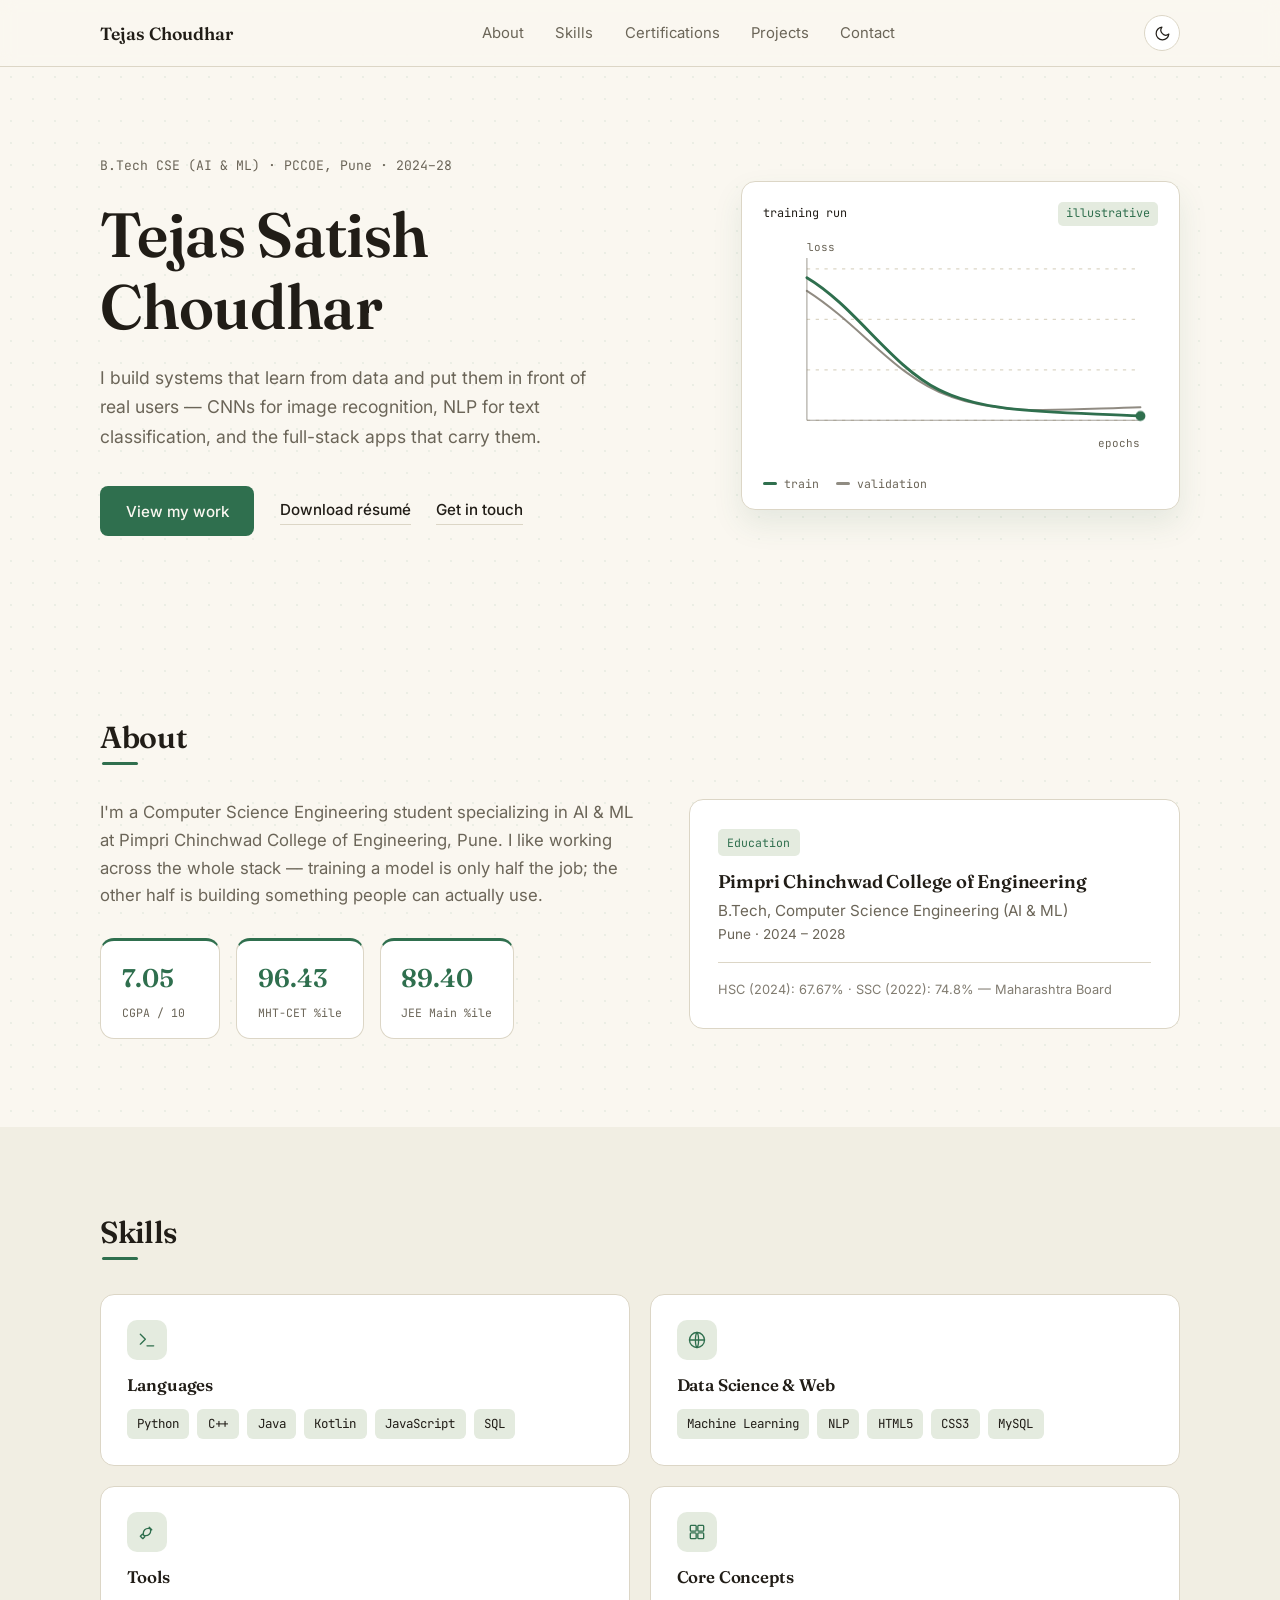
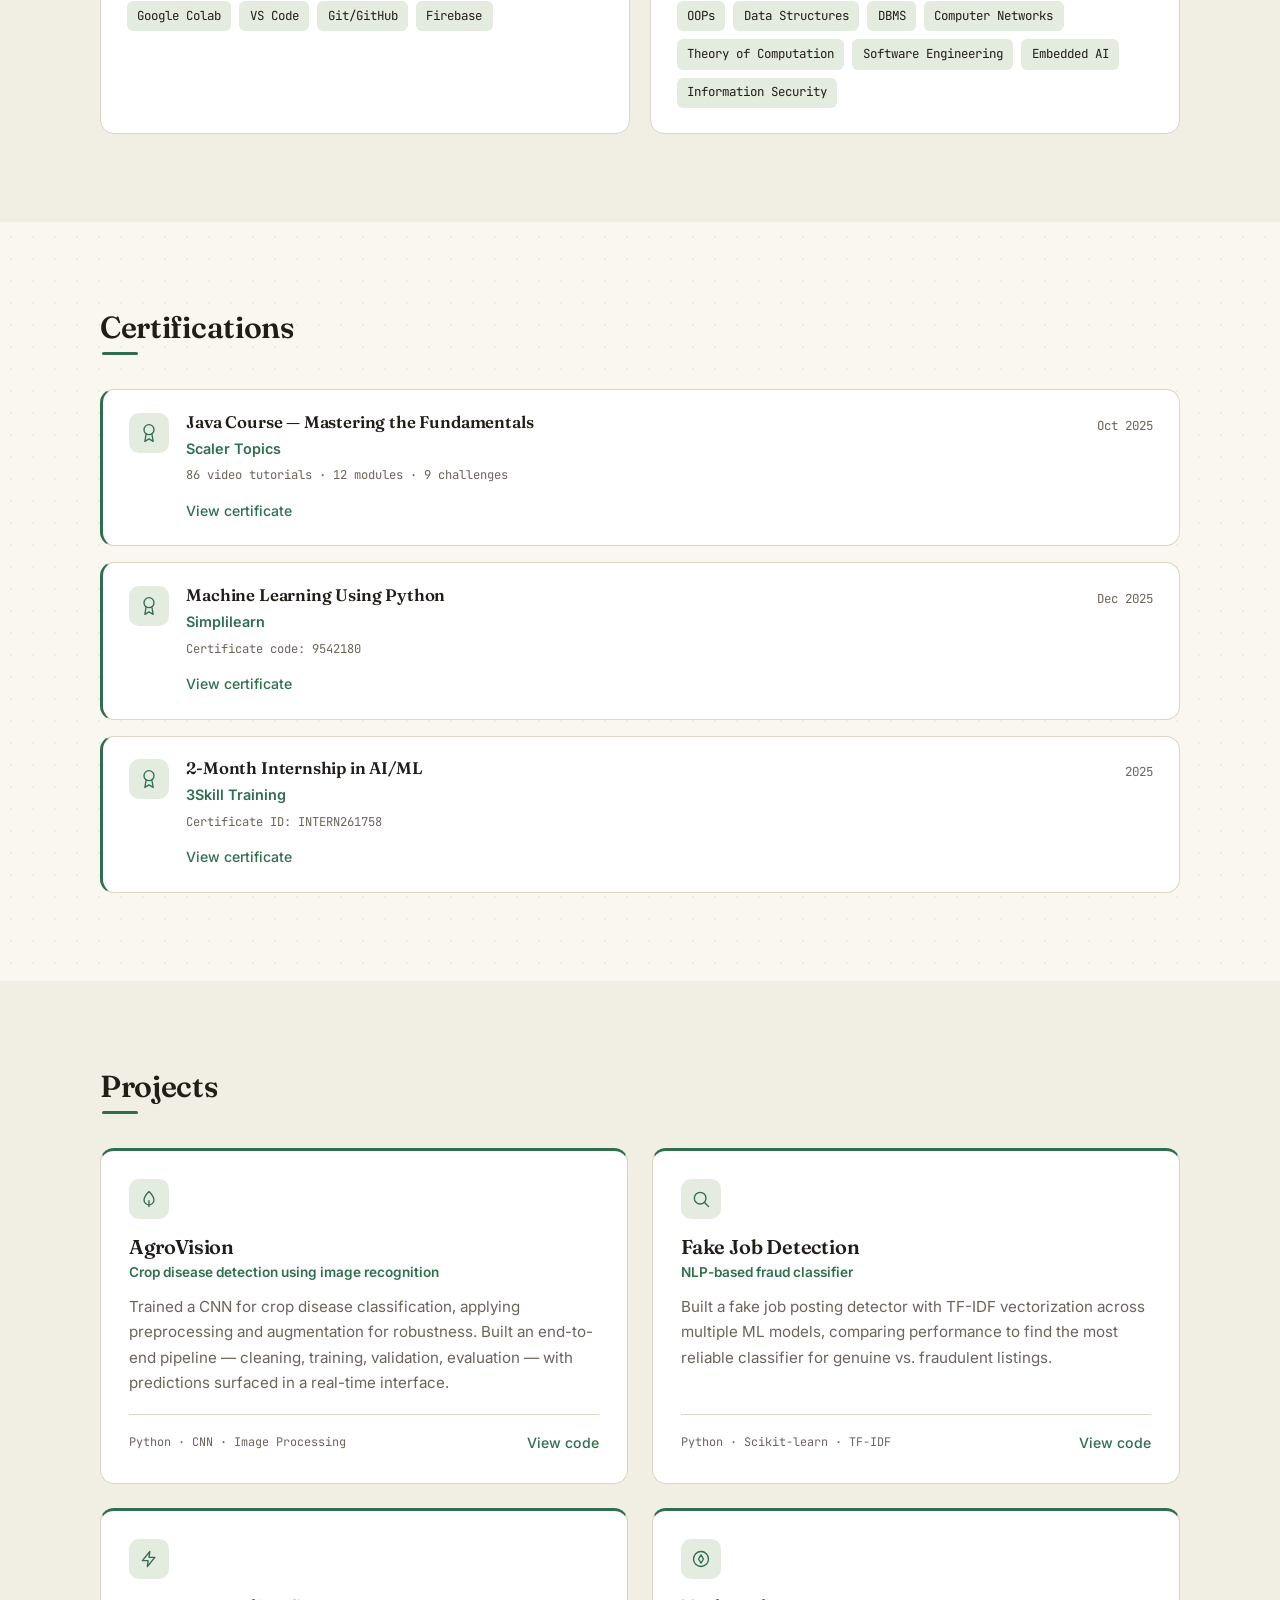
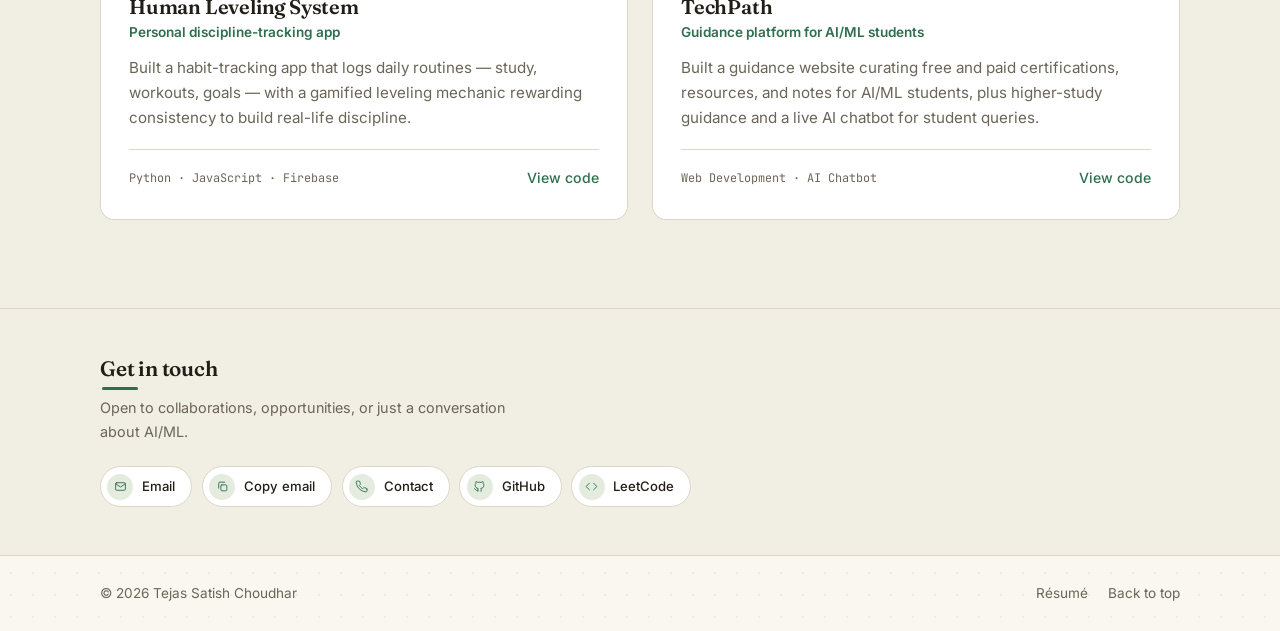
==== index.html @ 1e97aaa3 "Change 'Phone' text to 'Contact' in index.html" ====
<!DOCTYPE html>
<html lang="en">
<head>
<meta charset="UTF-8">
<meta name="viewport" content="width=device-width, initial-scale=1.0">
<title>Tejas Choudhar | AI/ML Portfolio</title>
<meta name="description" content="Tejas Satish Choudhar — AI/ML undergraduate building CNN, NLP, and full-stack applications, from data pipelines to deployed user interfaces.">
<meta name="author" content="Tejas Satish Choudhar">
<meta name="theme-color" content="#FAF7F0">

<meta property="og:title" content="Tejas Choudhar | AI/ML Portfolio">
<meta property="og:description" content="AI/ML undergraduate building CNN, NLP, and full-stack applications, from data pipelines to deployed user interfaces.">
<meta property="og:type" content="website">
<meta property="og:image:alt" content="Tejas Choudhar — AI/ML portfolio">
<meta name="twitter:card" content="summary">

<script type="application/ld+json">
{
  "@context": "https://schema.org",
  "@type": "Person",
  "name": "Tejas Satish Choudhar",
  "jobTitle": "AI/ML Undergraduate",
  "alumniOf": "Pimpri Chinchwad College of Engineering",
  "email": "mailto:tejaschoudhar5@gmail.com",
  "sameAs": [
    "https://github.com/Tejaz-AI",
    "https://leetcode.com/u/Tejaz3434/"
  ]
}
</script>

<link rel="icon" href="data:image/svg+xml,<svg xmlns=%22http://www.w3.org/2000/svg%22 viewBox=%220 0 100 100%22><text y=%22.9em%22 font-size=%2290%22>🌱</text></svg>">
<link rel="preconnect" href="https://fonts.googleapis.com">
<link rel="preconnect" href="https://fonts.gstatic.com" crossorigin>
<link href="https://fonts.googleapis.com/css2?family=Fraunces:opsz,wght@9..144,400;9..144,500;9..144,600;9..144,700&family=Inter:wght@400;500;600&family=JetBrains+Mono:wght@400;500&display=swap" rel="stylesheet">
<script src="theme-init.js"></script>
<link rel="stylesheet" href="style.css">
</head>
<body>

  <a href="#main" class="skip-link">Skip to content</a>
  <div class="scroll-progress" id="scrollProgress"></div>

  <!-- NAVIGATION -->
  <header class="navbar" id="navbar">
    <div class="container nav-inner">
      <a href="#home" class="logo">Tejas Choudhar</a>

      <nav aria-label="Primary">
        <ul class="nav-links" id="navLinks">
          <li><a href="#about">About</a></li>
          <li><a href="#skills">Skills</a></li>
          <li><a href="#certifications">Certifications</a></li>
          <li><a href="#projects">Projects</a></li>
          <li><a href="#contact">Contact</a></li>
        </ul>
      </nav>

      <div class="nav-actions">
        <button class="icon-btn" id="themeToggle" type="button" aria-label="Toggle dark mode">
          <svg class="icon-moon" viewBox="0 0 24 24" fill="none" stroke="currentColor" stroke-width="1.7" stroke-linecap="round" stroke-linejoin="round"><path d="M21 12.8A9 9 0 1 1 11.2 3a7 7 0 0 0 9.8 9.8z"></path></svg>
          <svg class="icon-sun" viewBox="0 0 24 24" fill="none" stroke="currentColor" stroke-width="1.7" stroke-linecap="round" stroke-linejoin="round"><circle cx="12" cy="12" r="4"></circle><path d="M12 2v2M12 20v2M4.9 4.9l1.4 1.4M17.7 17.7l1.4 1.4M2 12h2M20 12h2M4.9 19.1l1.4-1.4M17.7 6.3l1.4-1.4"></path></svg>
        </button>
        <button class="icon-btn menu-btn" id="menuToggle" type="button" aria-label="Open menu" aria-expanded="false" aria-controls="navLinks">
          <svg viewBox="0 0 24 24" fill="none" stroke="currentColor" stroke-width="1.8" stroke-linecap="round"><path d="M4 7h16M4 12h16M4 17h16"></path></svg>
        </button>
      </div>
    </div>
  </header>

  <main id="main">

    <!-- HERO -->
    <section id="home" class="hero">
      <div class="container hero-grid">
        <div class="hero-content">
          <p class="hero-kicker rise r1">B.Tech CSE (AI &amp; ML) · PCCOE, Pune · 2024–28</p>
          <h1 class="hero-name rise r2">Tejas Satish<br>Choudhar</h1>
          <p class="hero-tagline rise r3">I build systems that learn from data and put them in front of real users — CNNs for image recognition, NLP for text classification, and the full-stack apps that carry them.</p>
          <div class="hero-actions rise r4">
            <a href="#projects" class="btn-solid">View my work</a>
            <a href="resume.pdf" class="btn-text" download>Download résumé</a>
            <a href="#contact" class="btn-text">Get in touch</a>
          </div>
        </div>

        <!-- Decorative: a training-loss curve (illustrative, no real data) -->
        <div class="hero-visual rise r3" aria-hidden="true">
          <div class="viz-card">
            <div class="viz-head">
              <span class="viz-title">training run</span>
              <span class="viz-tag">illustrative</span>
            </div>
            <svg class="viz-chart" viewBox="0 0 360 210" xmlns="http://www.w3.org/2000/svg">
              <g class="viz-grid">
                <line x1="40" y1="30" x2="344" y2="30"></line>
                <line x1="40" y1="76" x2="344" y2="76"></line>
                <line x1="40" y1="122" x2="344" y2="122"></line>
                <line x1="40" y1="168" x2="344" y2="168"></line>
              </g>
              <g class="viz-axis">
                <line x1="40" y1="20" x2="40" y2="168"></line>
                <line x1="40" y1="168" x2="344" y2="168"></line>
              </g>
              <path class="curve curve-val" pathLength="1" d="M40 50 C 90 82, 120 128, 170 146 S 270 158, 344 156"></path>
              <path class="curve curve-train" pathLength="1" d="M40 38 C 84 64, 116 118, 160 140 S 262 160, 344 164"></path>
              <circle class="curve-dot" cx="344" cy="164" r="4.5"></circle>
              <text class="viz-label" x="40" y="14">loss</text>
              <text class="viz-label" x="344" y="192" text-anchor="end">epochs</text>
            </svg>
            <div class="viz-legend">
              <span><i class="swatch swatch-train"></i>train</span>
              <span><i class="swatch swatch-val"></i>validation</span>
            </div>
          </div>
        </div>
      </div>
    </section>

    <!-- ABOUT -->
    <section id="about" class="section" aria-labelledby="about-title">
      <div class="container">
        <h2 class="section-title" id="about-title">About</h2>
        <div class="about-grid">
          <div class="about-text">
            <p>I'm a Computer Science Engineering student specializing in AI &amp; ML at Pimpri Chinchwad College of Engineering, Pune. I like working across the whole stack — training a model is only half the job; the other half is building something people can actually use.</p>
            <div class="stat-row">
              <div class="stat-badge">
                <span class="stat-num" data-count="7.16">7.16</span>
                <span class="stat-label">CGPA / 10</span>
              </div>
              <div class="stat-badge">
                <span class="stat-num" data-count="97.98">97.98</span>
                <span class="stat-label">MHT-CET %ile</span>
              </div>
              <div class="stat-badge">
                <span class="stat-num" data-count="90.84">90.84</span>
                <span class="stat-label">JEE Main %ile</span>
              </div>
            </div>
          </div>

          <div class="card edu-card">
            <span class="card-tag">Education</span>
            <h3>Pimpri Chinchwad College of Engineering</h3>
            <p class="edu-degree">B.Tech, Computer Science Engineering (AI &amp; ML)</p>
            <p class="edu-meta">Pune · 2024 – 2028</p>
            <hr class="rule">
            <p class="edu-footnote">HSC (2024): 67.67% · SSC (2022): 74.8% — Maharashtra Board</p>
          </div>
        </div>
      </div>
    </section>

    <!-- SKILLS -->
    <section id="skills" class="section alt" aria-labelledby="skills-title">
      <div class="container">
        <h2 class="section-title" id="skills-title">Skills</h2>
        <div class="skills-grid">

          <div class="card skill-card">
            <span class="icon-badge"><svg viewBox="0 0 24 24" fill="none" stroke="currentColor" stroke-width="1.6" stroke-linecap="round" stroke-linejoin="round"><polyline points="4 17 10 11 4 5"></polyline><line x1="12" y1="19" x2="20" y2="19"></line></svg></span>
            <h3>Languages</h3>
            <div class="tag-row">
              <span class="tag">Python</span><span class="tag">C++</span><span class="tag">Java</span><span class="tag">Kotlin</span><span class="tag">JavaScript</span><span class="tag">SQL</span>
            </div>
          </div>

          <div class="card skill-card">
            <span class="icon-badge"><svg viewBox="0 0 24 24" fill="none" stroke="currentColor" stroke-width="1.6" stroke-linecap="round" stroke-linejoin="round"><circle cx="12" cy="12" r="9"></circle><path d="M3 12h18M12 3c2.5 2.7 2.5 15.3 0 18M12 3c-2.5 2.7-2.5 15.3 0 18"></path></svg></span>
            <h3>Data Science &amp; Web</h3>
            <div class="tag-row">
              <span class="tag">Machine Learning</span><span class="tag">NLP</span><span class="tag">HTML5</span><span class="tag">CSS3</span><span class="tag">MySQL</span>
            </div>
          </div>

          <div class="card skill-card">
            <span class="icon-badge"><svg viewBox="0 0 24 24" fill="none" stroke="currentColor" stroke-width="1.6" stroke-linecap="round" stroke-linejoin="round"><path d="M14.7 6.3a4 4 0 1 1-8.4 8.4L4 17l3 3 2.3-2.3a4 4 0 1 1 8.4-8.4z"></path></svg></span>
            <h3>Tools</h3>
            <div class="tag-row">
              <span class="tag">Google Colab</span><span class="tag">VS Code</span><span class="tag">Git/GitHub</span><span class="tag">Firebase</span>
            </div>
          </div>

          <div class="card skill-card">
            <span class="icon-badge"><svg viewBox="0 0 24 24" fill="none" stroke="currentColor" stroke-width="1.6" stroke-linecap="round" stroke-linejoin="round"><rect x="4" y="4" width="7" height="7" rx="1"></rect><rect x="13" y="4" width="7" height="7" rx="1"></rect><rect x="4" y="13" width="7" height="7" rx="1"></rect><rect x="13" y="13" width="7" height="7" rx="1"></rect></svg></span>
            <h3>Core Concepts</h3>
            <div class="tag-row">
              <span class="tag">OOPs</span><span class="tag">Data Structures</span><span class="tag">DBMS</span><span class="tag">Computer Networks</span><span class="tag">Theory of Computation</span><span class="tag">Software Engineering</span><span class="tag">Embedded AI</span><span class="tag">Information Security</span>
            </div>
          </div>

        </div>
      </div>
    </section>

    <!-- CERTIFICATIONS -->
    <section id="certifications" class="section" aria-labelledby="certifications-title">
      <div class="container">
        <h2 class="section-title" id="certifications-title">Certifications</h2>
        <div class="cert-list">

          <article class="card cert-card">
            <span class="icon-badge"><svg viewBox="0 0 24 24" fill="none" stroke="currentColor" stroke-width="1.6" stroke-linecap="round" stroke-linejoin="round"><circle cx="12" cy="8" r="6"></circle><path d="M8.5 13.5 7 22l5-3 5 3-1.5-8.5"></path></svg></span>
            <div class="cert-body">
              <h3>Java Course — Mastering the Fundamentals</h3>
              <p class="cert-issuer">Scaler Topics</p>
              <p class="cert-meta">86 video tutorials · 12 modules · 9 challenges</p>
              <a href="cert-java-scaler.png" class="text-link" target="_blank" rel="noopener noreferrer">View certificate</a>
            </div>
            <span class="cert-date">Oct 2025</span>
          </article>

          <article class="card cert-card">
            <span class="icon-badge"><svg viewBox="0 0 24 24" fill="none" stroke="currentColor" stroke-width="1.6" stroke-linecap="round" stroke-linejoin="round"><circle cx="12" cy="8" r="6"></circle><path d="M8.5 13.5 7 22l5-3 5 3-1.5-8.5"></path></svg></span>
            <div class="cert-body">
              <h3>Machine Learning Using Python</h3>
              <p class="cert-issuer">Simplilearn</p>
              <p class="cert-meta">Certificate code: 9542180</p>
              <a href="cert-ml-simplilearn.pdf" class="text-link" target="_blank" rel="noopener noreferrer">View certificate</a>
            </div>
            <span class="cert-date">Dec 2025</span>
          </article>

          <article class="card cert-card">
            <span class="icon-badge"><svg viewBox="0 0 24 24" fill="none" stroke="currentColor" stroke-width="1.6" stroke-linecap="round" stroke-linejoin="round"><circle cx="12" cy="8" r="6"></circle><path d="M8.5 13.5 7 22l5-3 5 3-1.5-8.5"></path></svg></span>
            <div class="cert-body">
              <h3>2-Month Internship in AI/ML</h3>
              <p class="cert-issuer">3Skill Training</p>
              <p class="cert-meta">Certificate ID: INTERN261758</p>
              <a href="cert-internship-3skill.pdf" class="text-link" target="_blank" rel="noopener noreferrer">View certificate</a>
            </div>
            <span class="cert-date">2025</span>
          </article>

        </div>
      </div>
    </section>

    <!-- PROJECTS -->
    <section id="projects" class="section alt" aria-labelledby="projects-title">
      <div class="container">
        <h2 class="section-title" id="projects-title">Projects</h2>
        <div class="projects-grid">

          <article class="card project-card">
            <span class="icon-badge"><svg viewBox="0 0 24 24" fill="none" stroke="currentColor" stroke-width="1.6" stroke-linecap="round" stroke-linejoin="round"><path d="M12 3c-3 3-6 6-6 10a6 6 0 0 0 12 0c0-4-3-7-6-10z"></path><path d="M12 21v-7"></path></svg></span>
            <h3>AgroVision</h3>
            <p class="project-sub">Crop disease detection using image recognition</p>
            <p class="project-desc">Trained a CNN for crop disease classification, applying preprocessing and augmentation for robustness. Built an end-to-end pipeline — cleaning, training, validation, evaluation — with predictions surfaced in a real-time interface.</p>
            <div class="project-foot">
              <span class="project-stack">Python · CNN · Image Processing</span>
              <div class="project-links">
                <a href="https://github.com/Tejaz-AI" class="text-link" target="_blank" rel="noopener noreferrer">View code</a>
                <!-- Add when deployed: <a href="YOUR-DEMO-URL" class="text-link text-link-ink" target="_blank" rel="noopener noreferrer">Live demo</a> -->
              </div>
            </div>
          </article>

          <article class="card project-card">
            <span class="icon-badge"><svg viewBox="0 0 24 24" fill="none" stroke="currentColor" stroke-width="1.6" stroke-linecap="round" stroke-linejoin="round"><circle cx="11" cy="11" r="7"></circle><line x1="21" y1="21" x2="16.5" y2="16.5"></line></svg></span>
            <h3>Fake Job Detection</h3>
            <p class="project-sub">NLP-based fraud classifier</p>
            <p class="project-desc">Built a fake job posting detector with TF-IDF vectorization across multiple ML models, comparing performance to find the most reliable classifier for genuine vs. fraudulent listings.</p>
            <div class="project-foot">
              <span class="project-stack">Python · Scikit-learn · TF-IDF</span>
              <div class="project-links">
                <a href="https://github.com/Tejaz-AI" class="text-link" target="_blank" rel="noopener noreferrer">View code</a>
                <!-- Add when deployed: <a href="YOUR-DEMO-URL" class="text-link text-link-ink" target="_blank" rel="noopener noreferrer">Live demo</a> -->
              </div>
            </div>
          </article>

          <article class="card project-card">
            <span class="icon-badge"><svg viewBox="0 0 24 24" fill="none" stroke="currentColor" stroke-width="1.6" stroke-linecap="round" stroke-linejoin="round"><path d="M13 3 4 14h7l-1 7 9-11h-7z"></path></svg></span>
            <h3>Human Leveling System</h3>
            <p class="project-sub">Personal discipline-tracking app</p>
            <p class="project-desc">Built a habit-tracking app that logs daily routines — study, workouts, goals — with a gamified leveling mechanic rewarding consistency to build real-life discipline.</p>
            <div class="project-foot">
              <span class="project-stack">Python · JavaScript · Firebase</span>
              <div class="project-links">
                <a href="https://github.com/Tejaz-AI" class="text-link" target="_blank" rel="noopener noreferrer">View code</a>
                <!-- Add when deployed: <a href="YOUR-DEMO-URL" class="text-link text-link-ink" target="_blank" rel="noopener noreferrer">Live demo</a> -->
              </div>
            </div>
          </article>

          <article class="card project-card">
            <span class="icon-badge"><svg viewBox="0 0 24 24" fill="none" stroke="currentColor" stroke-width="1.6" stroke-linecap="round" stroke-linejoin="round"><circle cx="12" cy="12" r="9"></circle><polygon points="12 7 15 12 12 17 9 12"></polygon></svg></span>
            <h3>TechPath</h3>
            <p class="project-sub">Guidance platform for AI/ML students</p>
            <p class="project-desc">Built a guidance website curating free and paid certifications, resources, and notes for AI/ML students, plus higher-study guidance and a live AI chatbot for student queries.</p>
            <div class="project-foot">
              <span class="project-stack">Web Development · AI Chatbot</span>
              <div class="project-links">
                <a href="https://github.com/Tejaz-AI" class="text-link" target="_blank" rel="noopener noreferrer">View code</a>
                <!-- Add when deployed: <a href="YOUR-DEMO-URL" class="text-link text-link-ink" target="_blank" rel="noopener noreferrer">Live demo</a> -->
              </div>
            </div>
          </article>

        </div>
      </div>
    </section>

    <!-- CONTACT -->
    <section id="contact" class="section contact" aria-labelledby="contact-title">
      <div class="container">
        <h2 class="section-title section-title-sm" id="contact-title">Get in touch</h2>
        <p class="contact-intro">Open to collaborations, opportunities, or just a conversation about AI/ML.</p>
        <div class="contact-strip">

          <a href="mailto:tejaschoudhar5@gmail.com" class="chip" title="tejaschoudhar5@gmail.com">
            <span class="chip-icon"><svg viewBox="0 0 24 24" fill="none" stroke="currentColor" stroke-width="1.7" stroke-linecap="round" stroke-linejoin="round"><rect x="3" y="5" width="18" height="14" rx="2"></rect><path d="M3 7l9 6 9-6"></path></svg></span>
            <span>Email</span>
          </a>

          <button type="button" class="chip" id="copyEmail" data-email="tejaschoudhar5@gmail.com">
            <span class="chip-icon"><svg viewBox="0 0 24 24" fill="none" stroke="currentColor" stroke-width="1.7" stroke-linecap="round" stroke-linejoin="round"><rect x="9" y="9" width="11" height="11" rx="2"></rect><path d="M5 15V6a2 2 0 0 1 2-2h9"></path></svg></span>
            <span id="copyLabel" aria-live="polite">Copy email</span>
          </button>

          <a href="tel:+919146161922" class="chip" title="+91 91461 61922">
            <span class="chip-icon"><svg viewBox="0 0 24 24" fill="none" stroke="currentColor" stroke-width="1.7" stroke-linecap="round" stroke-linejoin="round"><path d="M22 16.9v3a2 2 0 0 1-2.2 2 19.8 19.8 0 0 1-8.6-3 19.5 19.5 0 0 1-6-6 19.8 19.8 0 0 1-3-8.7A2 2 0 0 1 4.1 2h3a2 2 0 0 1 2 1.7c.1 1 .3 2 .7 3a2 2 0 0 1-.5 2L8 10a16 16 0 0 0 6 6l1.3-1.3a2 2 0 0 1 2-.5c1 .4 2 .6 3 .7a2 2 0 0 1 1.7 2z"></path></svg></span>
            <span>Contact</span>
          </a>

          <a href="https://github.com/Tejaz-AI" class="chip" target="_blank" rel="noopener noreferrer" title="github.com/Tejaz-AI">
            <span class="chip-icon"><svg viewBox="0 0 24 24" fill="none" stroke="currentColor" stroke-width="1.7" stroke-linecap="round" stroke-linejoin="round"><path d="M9 19c-4.3 1.4-4.3-2.5-6-3m12 5v-3.5c0-1 .1-1.4-.5-2 2.8-.3 5.5-1.4 5.5-6a4.6 4.6 0 0 0-1.3-3.2 4.2 4.2 0 0 0-.1-3.2s-1.1-.3-3.5 1.3a12.3 12.3 0 0 0-6.2 0C6.5 2.8 5.4 3.1 5.4 3.1a4.2 4.2 0 0 0-.1 3.2A4.6 4.6 0 0 0 4 9.5c0 4.6 2.7 5.7 5.5 6-.6.6-.6 1.2-.5 2V21"></path></svg></span>
            <span>GitHub</span>
          </a>

          <a href="https://leetcode.com/u/Tejaz3434/" class="chip" target="_blank" rel="noopener noreferrer" title="leetcode.com/u/Tejaz3434">
            <span class="chip-icon"><svg viewBox="0 0 24 24" fill="none" stroke="currentColor" stroke-width="1.7" stroke-linecap="round" stroke-linejoin="round"><path d="M16 18l6-6-6-6M8 6l-6 6 6 6"></path></svg></span>
            <span>LeetCode</span>
          </a>

          <!-- Add these when you have the URLs (remove the comment markers):
          <a href="YOUR-LINKEDIN-URL" class="chip" target="_blank" rel="noopener noreferrer">
            <span class="chip-icon"><svg viewBox="0 0 24 24" fill="none" stroke="currentColor" stroke-width="1.7" stroke-linecap="round" stroke-linejoin="round"><path d="M16 8a6 6 0 0 1 6 6v7h-4v-7a2 2 0 0 0-4 0v7h-4v-7a6 6 0 0 1 6-6zM2 9h4v12H2zM4 6a2 2 0 1 0 0-4 2 2 0 0 0 0 4z"></path></svg></span>
            <span>LinkedIn</span>
          </a>
          <a href="YOUR-HACKERRANK-URL" class="chip" target="_blank" rel="noopener noreferrer">
            <span class="chip-icon"><svg viewBox="0 0 24 24" fill="none" stroke="currentColor" stroke-width="1.7" stroke-linecap="round" stroke-linejoin="round"><path d="M4 20V4M4 12l6-6 4 4 6-6"></path></svg></span>
            <span>HackerRank</span>
          </a>
          <a href="YOUR-KAGGLE-URL" class="chip" target="_blank" rel="noopener noreferrer">
            <span class="chip-icon"><svg viewBox="0 0 24 24" fill="none" stroke="currentColor" stroke-width="1.7" stroke-linecap="round" stroke-linejoin="round"><circle cx="12" cy="12" r="9"></circle><path d="M8 8v8M8 12l5-4M8 12l5 4"></path></svg></span>
            <span>Kaggle</span>
          </a>
          -->

        </div>
      </div>
    </section>

  </main>

  <footer class="site-footer">
    <div class="container footer-inner">
      <p>&copy; <span id="year">2025</span> Tejas Satish Choudhar</p>
      <p class="footer-links"><a href="resume.pdf" download>Résumé</a><a href="#home">Back to top</a></p>
    </div>
  </footer>

  <button id="backToTop" class="back-to-top" type="button" aria-label="Back to top">
    <svg viewBox="0 0 24 24" fill="none" stroke="currentColor" stroke-width="2" stroke-linecap="round" stroke-linejoin="round"><path d="M12 19V5M5 12l7-7 7 7"></path></svg>
  </button>

  <script src="script.js"></script>
</body>
</html>
---- style.css ----
/* ==========================================================================
   Tejas Choudhar — Portfolio
   Structure: tokens · base · layout · components · sections · responsive · print
   ========================================================================== */

/* ---------- Tokens ---------- */
:root {
  color-scheme: light;
  --paper: #FAF7F0;
  --paper-alt: #F1EEE3;
  --ink: #211D17;
  --ink-muted: #6B6558;
  --accent: #2F6F4E;
  --accent-hover: #285F42;
  --accent-soft: #E4EBDF;
  --line: #DCD6C6;
  --card-bg: #FFFFFF;
  --nav-bg: rgba(250, 247, 240, 0.88);
  --dot: rgba(47, 111, 78, 0.07);
  --shadow-hover: 0 14px 30px rgba(47, 111, 78, 0.10);

  --max-width: 1080px;
  --gutter: 1.5rem;
  --radius: 14px;
  --radius-sm: 8px;

  --font-display: "Fraunces", Georgia, serif;
  --font-body: "Inter", -apple-system, BlinkMacSystemFont, "Segoe UI", sans-serif;
  --font-mono: "JetBrains Mono", "SFMono-Regular", Consolas, monospace;
}

:root[data-theme="dark"] {
  color-scheme: dark;
  --paper: #151912;
  --paper-alt: #1B2018;
  --ink: #ECE8DC;
  --ink-muted: #A8A395;
  --accent: #6FB58B;
  --accent-hover: #86C7A0;
  --accent-soft: #243327;
  --line: #2E352B;
  --card-bg: #1F2519;
  --nav-bg: rgba(21, 25, 18, 0.88);
  --dot: rgba(111, 181, 139, 0.08);
  --shadow-hover: 0 14px 30px rgba(0, 0, 0, 0.35);
}

/* ---------- Base ---------- */
*, *::before, *::after { box-sizing: border-box; margin: 0; padding: 0; }

html { scroll-behavior: smooth; }

body {
  font-family: var(--font-body);
  color: var(--ink);
  background-color: var(--paper);
  background-image: radial-gradient(var(--dot) 1px, transparent 1px);
  background-size: 22px 22px;
  line-height: 1.65;
  -webkit-font-smoothing: antialiased;
  transition: background-color 0.25s ease, color 0.25s ease;
}

p { text-wrap: pretty; }

h1, h2, h3 {
  text-wrap: balance;
  font-family: var(--font-display);
  font-weight: 600;
  line-height: 1.15;
  letter-spacing: -0.01em;
}

a { color: inherit; text-decoration: none; }
a, button { -webkit-tap-highlight-color: transparent; }
ul { list-style: none; }
button { font: inherit; color: inherit; }
svg { display: block; }

::selection { background: var(--accent); color: var(--paper); }

a:focus-visible, button:focus-visible {
  outline: 2px solid var(--accent);
  outline-offset: 3px;
}

section[id] { scroll-margin-top: 72px; }

/* ---------- Layout ---------- */
.container {
  width: min(100% - (var(--gutter) * 2), var(--max-width));
  margin-inline: auto;
}

.section { padding: 5.5rem 0; }
.section.alt { background: var(--paper-alt); transition: background-color 0.25s ease; }

.section-title {
  position: relative;
  display: inline-block;
  font-size: 1.9rem;
  margin-bottom: 2.75rem;
}

.section-title::after {
  content: "";
  position: absolute;
  left: 2px;
  bottom: -10px;
  width: 36px;
  height: 3px;
  border-radius: 2px;
  background: var(--accent);
}

/* ---------- Shared components ---------- */
.card {
  background: var(--card-bg);
  border: 1px solid var(--line);
  border-radius: var(--radius);
  transition: transform 0.2s ease, box-shadow 0.2s ease, border-color 0.2s ease, background-color 0.25s ease;
}

.card:hover { transform: translateY(-3px); box-shadow: var(--shadow-hover); }

.icon-badge {
  display: inline-flex;
  align-items: center;
  justify-content: center;
  flex-shrink: 0;
  width: 40px;
  height: 40px;
  border-radius: 10px;
  background: var(--accent-soft);
  color: var(--accent);
}

.icon-badge svg { width: 20px; height: 20px; }

.tag-row { display: flex; flex-wrap: wrap; gap: 0.5rem; }

.tag {
  font-family: var(--font-mono);
  font-size: 0.78rem;
  padding: 0.3rem 0.65rem;
  border-radius: 6px;
  background: var(--accent-soft);
}

.text-link {
  display: inline-block;
  font-size: 0.88rem;
  font-weight: 500;
  color: var(--accent);
  border-bottom: 1px solid transparent;
  transition: border-color 0.2s ease;
}

.text-link:hover { border-bottom-color: currentColor; }
.text-link, .btn-text { text-underline-offset: 3px; }
.text-link-ink { color: var(--ink); }

.rule { border: 0; border-top: 1px solid var(--line); margin: 1rem 0; }

.btn-solid {
  display: inline-block;
  padding: 0.8rem 1.6rem;
  border-radius: var(--radius-sm);
  background: var(--accent);
  color: var(--paper);
  font-size: 0.95rem;
  font-weight: 500;
  transition: transform 0.2s ease, background 0.2s ease, box-shadow 0.2s ease;
}

.btn-solid:hover {
  transform: translateY(-2px);
  background: var(--accent-hover);
  box-shadow: 0 10px 22px rgba(47, 111, 78, 0.25);
}

.btn-solid:active { transform: translateY(0); }

.btn-text {
  font-size: 0.95rem;
  font-weight: 500;
  padding-bottom: 2px;
  border-bottom: 1px solid var(--line);
  transition: border-color 0.2s ease;
}

.btn-text:hover { border-bottom-color: var(--accent); }

.icon-btn {
  display: inline-flex;
  align-items: center;
  justify-content: center;
  width: 36px;
  height: 36px;
  border-radius: 50%;
  border: 1px solid var(--line);
  background: var(--card-bg);
  cursor: pointer;
  transition: border-color 0.2s ease, color 0.2s ease, transform 0.2s ease;
}

.icon-btn:hover { border-color: var(--accent); color: var(--accent); }
.icon-btn svg { width: 17px; height: 17px; }

.skip-link {
  position: absolute;
  top: -48px;
  left: 1rem;
  z-index: 300;
  padding: 0.6rem 1rem;
  border-radius: var(--radius-sm);
  background: var(--accent);
  color: var(--paper);
  font-size: 0.9rem;
  font-weight: 500;
  transition: top 0.2s ease;
}

.skip-link:focus { top: 0.75rem; }

/* ---------- Navigation ---------- */
.scroll-progress {
  position: fixed;
  top: 0;
  left: 0;
  z-index: 200;
  width: 0;
  height: 2px;
  background: var(--accent);
}

.navbar {
  position: sticky;
  top: 0;
  z-index: 100;
  background: var(--nav-bg);
  -webkit-backdrop-filter: blur(8px);
  backdrop-filter: blur(8px);
  border-bottom: 1px solid var(--line);
  transition: box-shadow 0.2s ease;
}

.navbar.scrolled { box-shadow: 0 6px 20px rgba(33, 29, 23, 0.06); }

.nav-inner {
  display: flex;
  align-items: center;
  justify-content: space-between;
  padding-block: 0.9rem;
}

.logo { font-family: var(--font-display); font-weight: 600; font-size: 1.1rem; }

.nav-links { display: flex; gap: 0.25rem; }

.nav-links a {
  display: block;
  padding: 0.4rem 0.85rem;
  border-radius: 999px;
  font-size: 0.93rem;
  color: var(--ink-muted);
  transition: color 0.2s ease, background 0.2s ease;
}

.nav-links a:hover { color: var(--ink); }
.nav-links a.active { color: var(--accent); background: var(--accent-soft); }

.nav-actions { display: flex; align-items: center; gap: 0.5rem; }

.icon-btn .icon-sun { display: none; }
:root[data-theme="dark"] .icon-btn .icon-sun { display: block; }
:root[data-theme="dark"] .icon-btn .icon-moon { display: none; }

.menu-btn { display: none; }

/* ---------- Hero ---------- */
.hero { padding: 5.5rem 0 6rem; }

.hero-grid {
  display: grid;
  grid-template-columns: 1.15fr 0.85fr;
  gap: 3rem;
  align-items: center;
}

.hero-kicker {
  margin-bottom: 1.4rem;
  font-family: var(--font-mono);
  font-size: 0.82rem;
  color: var(--ink-muted);
}

.hero-name { font-size: clamp(2.5rem, 6vw, 3.9rem); margin-bottom: 1.3rem; }

.hero-tagline {
  max-width: 520px;
  margin-bottom: 2.2rem;
  font-size: 1.1rem;
  color: var(--ink-muted);
}

.hero-actions { display: flex; flex-wrap: wrap; align-items: center; gap: 1.6rem; }

/* One orchestrated entrance, staggered */
.rise { opacity: 0; animation: rise 0.7s ease forwards; }
.r1 { animation-delay: 0.05s; }
.r2 { animation-delay: 0.15s; }
.r3 { animation-delay: 0.3s; }
.r4 { animation-delay: 0.42s; }

@keyframes rise {
  from { opacity: 0; transform: translateY(16px); }
  to   { opacity: 1; transform: translateY(0); }
}

/* Decorative training-loss chart */
.viz-card {
  padding: 1.2rem 1.3rem 1rem;
  border: 1px solid var(--line);
  border-radius: var(--radius);
  background: var(--card-bg);
  box-shadow: var(--shadow-hover);
}

.viz-head {
  display: flex;
  align-items: center;
  justify-content: space-between;
  margin-bottom: 0.6rem;
  font-family: var(--font-mono);
  font-size: 0.74rem;
}

.viz-title { color: var(--ink); }

.viz-tag {
  padding: 0.15rem 0.5rem;
  border-radius: 5px;
  background: var(--accent-soft);
  color: var(--accent);
}

.viz-chart { width: 100%; height: auto; overflow: visible; }

.viz-grid line { stroke: var(--line); stroke-width: 1; stroke-dasharray: 3 5; }
.viz-axis line { stroke: var(--ink-muted); stroke-width: 1; opacity: 0.6; }

.viz-label {
  font-family: var(--font-mono);
  font-size: 10px;
  fill: var(--ink-muted);
}

.curve {
  fill: none;
  stroke-linecap: round;
  stroke-dasharray: 1;
  stroke-dashoffset: 1;
  animation: draw 2.4s cubic-bezier(0.3, 0.6, 0.2, 1) 0.5s forwards;
}

.curve-train { stroke: var(--accent); stroke-width: 2.6; }
.curve-val { stroke: var(--ink-muted); stroke-width: 1.8; opacity: 0.75; animation-delay: 0.7s; }

.curve-dot {
  fill: var(--accent);
  opacity: 0;
  transform-box: fill-box;
  transform-origin: center;
  animation: dot-in 0.4s ease 2.7s forwards, pulse 2.4s ease-in-out 3.2s infinite;
}

@keyframes draw { to { stroke-dashoffset: 0; } }
@keyframes dot-in { to { opacity: 1; } }
@keyframes pulse { 0%, 100% { transform: scale(1); } 50% { transform: scale(1.5); } }

.viz-legend {
  display: flex;
  gap: 1.1rem;
  margin-top: 0.5rem;
  font-family: var(--font-mono);
  font-size: 0.72rem;
  color: var(--ink-muted);
}

.viz-legend span { display: inline-flex; align-items: center; gap: 0.4rem; }
.swatch { display: inline-block; width: 14px; height: 3px; border-radius: 2px; }
.swatch-train { background: var(--accent); }
.swatch-val { background: var(--ink-muted); opacity: 0.75; }

/* ---------- About ---------- */
.about-grid {
  display: grid;
  grid-template-columns: 1.1fr 1fr;
  gap: 3rem;
  align-items: start;
}

.about-text p { margin-bottom: 1.75rem; font-size: 1.05rem; color: var(--ink-muted); }

.stat-row { display: flex; flex-wrap: wrap; gap: 1rem; }

.stat-badge {
  min-width: 120px;
  padding: 1rem 1.3rem;
  border: 1px solid var(--line);
  border-top: 3px solid var(--accent);
  border-radius: var(--radius);
  background: var(--card-bg);
  transition: transform 0.2s ease, box-shadow 0.2s ease;
}

.stat-badge:hover { transform: translateY(-3px); box-shadow: var(--shadow-hover); }

.stat-num {
  display: block;
  font-family: var(--font-display);
  font-size: 1.6rem;
  font-weight: 600;
  color: var(--accent);
  font-variant-numeric: tabular-nums;
}

.stat-label {
  display: block;
  margin-top: 0.2rem;
  font-family: var(--font-mono);
  font-size: 0.72rem;
  color: var(--ink-muted);
}

.edu-card { padding: 1.75rem; }
.edu-card:hover { transform: none; box-shadow: none; }
.edu-card h3 { margin-bottom: 0.4rem; font-size: 1.15rem; }
.edu-degree { font-size: 0.95rem; color: var(--ink-muted); }
.edu-meta { font-size: 0.85rem; color: var(--ink-muted); }
.edu-footnote { font-size: 0.8rem; color: var(--ink-muted); opacity: 0.85; }

.card-tag {
  display: inline-block;
  margin-bottom: 0.9rem;
  padding: 0.25rem 0.6rem;
  border-radius: 5px;
  background: var(--accent-soft);
  font-family: var(--font-mono);
  font-size: 0.72rem;
  color: var(--accent);
}

/* ---------- Skills ---------- */
.skills-grid { display: grid; grid-template-columns: repeat(2, 1fr); gap: 1.25rem; }
.skill-card { padding: 1.6rem; }
.skill-card .icon-badge { margin-bottom: 1rem; }
.skill-card h3 { margin-bottom: 0.85rem; font-size: 1.05rem; }

/* ---------- Certifications ---------- */
.cert-list { display: flex; flex-direction: column; gap: 1rem; }

.cert-card {
  display: flex;
  align-items: flex-start;
  gap: 1.1rem;
  padding: 1.4rem 1.6rem;
  border-left: 3px solid var(--accent);
}

.cert-body { flex: 1; min-width: 0; }
.cert-body h3 { margin-bottom: 0.3rem; font-size: 1.05rem; }
.cert-issuer { margin-bottom: 0.3rem; font-size: 0.9rem; font-weight: 600; color: var(--accent); }
.cert-meta { margin-bottom: 0.7rem; font-family: var(--font-mono); font-size: 0.76rem; color: var(--ink-muted); }

.cert-date {
  padding-top: 0.2rem;
  font-family: var(--font-mono);
  font-size: 0.78rem;
  color: var(--ink-muted);
  white-space: nowrap;
}

/* ---------- Projects ---------- */
.projects-grid { display: grid; grid-template-columns: repeat(2, 1fr); gap: 1.5rem; }

.project-card {
  display: flex;
  flex-direction: column;
  padding: 1.75rem;
  border-top: 3px solid var(--accent);
}

.project-card .icon-badge { margin-bottom: 1rem; }
.project-card h3 { margin-bottom: 0.2rem; font-size: 1.25rem; }
.project-sub { margin-bottom: 0.7rem; font-size: 0.85rem; font-weight: 600; color: var(--accent); }
.project-desc { flex: 1; margin-bottom: 1.2rem; font-size: 0.95rem; color: var(--ink-muted); }

.project-foot {
  display: flex;
  flex-wrap: wrap;
  align-items: center;
  justify-content: space-between;
  gap: 1rem;
  padding-top: 1rem;
  border-top: 1px solid var(--line);
}

.project-stack { font-family: var(--font-mono); font-size: 0.74rem; color: var(--ink-muted); }
.project-links { display: flex; gap: 1.1rem; }

/* ---------- Contact ---------- */
.contact { padding: 3rem 0; border-top: 1px solid var(--line); background: var(--paper-alt); }
.section-title-sm { font-size: 1.3rem; margin-bottom: 1.6rem; }
.contact-intro { max-width: 420px; margin: -0.6rem 0 1.4rem; font-size: 0.9rem; color: var(--ink-muted); }

.contact-strip { display: flex; flex-wrap: wrap; gap: 0.6rem; }

.chip {
  display: inline-flex;
  align-items: center;
  gap: 0.55rem;
  padding: 0.4rem 1rem 0.4rem 0.4rem;
  border: 1px solid var(--line);
  border-radius: 999px;
  background: var(--card-bg);
  font-size: 0.82rem;
  font-weight: 500;
  cursor: pointer;
  transition: transform 0.2s ease, border-color 0.2s ease, box-shadow 0.2s ease;
}

.chip:hover { transform: translateY(-2px); border-color: var(--accent); box-shadow: var(--shadow-hover); }

.chip-icon {
  display: inline-flex;
  align-items: center;
  justify-content: center;
  width: 26px;
  height: 26px;
  border-radius: 50%;
  background: var(--accent-soft);
  color: var(--accent);
  transition: background 0.2s ease, color 0.2s ease;
}

.chip-icon svg { width: 13px; height: 13px; }
.chip:hover .chip-icon { background: var(--accent); color: var(--paper); }

/* ---------- Footer & back-to-top ---------- */
.site-footer { padding: 1.6rem 0; border-top: 1px solid var(--line); font-size: 0.85rem; color: var(--ink-muted); }

.footer-inner { display: flex; flex-wrap: wrap; align-items: center; justify-content: space-between; gap: 0.75rem; }
.footer-links { display: flex; gap: 1.25rem; }
.footer-links a { border-bottom: 1px solid transparent; transition: color 0.2s ease, border-color 0.2s ease; }
.footer-links a:hover { color: var(--accent); border-bottom-color: var(--accent); }

.back-to-top {
  position: fixed;
  right: 1.5rem;
  bottom: 1.5rem;
  z-index: 90;
  display: flex;
  align-items: center;
  justify-content: center;
  width: 42px;
  height: 42px;
  border: 1px solid var(--line);
  border-radius: 50%;
  background: var(--card-bg);
  cursor: pointer;
  opacity: 0;
  visibility: hidden;
  transform: translateY(10px);
  transition: opacity 0.25s ease, transform 0.25s ease, visibility 0.25s, border-color 0.2s ease, color 0.2s ease;
}

.back-to-top svg { width: 17px; height: 17px; }
.back-to-top.visible { opacity: 1; visibility: visible; transform: translateY(0); }
.back-to-top:hover { border-color: var(--accent); color: var(--accent); }

/* ---------- 404 ---------- */
.notfound {
  display: flex;
  flex-direction: column;
  align-items: flex-start;
  justify-content: center;
  gap: 1rem;
  min-height: 100vh;
  max-width: 560px;
  margin: 0 auto;
  padding: 2rem var(--gutter);
}

.notfound-actions { display: flex; flex-wrap: wrap; align-items: center; gap: 1.4rem; }

.notfound-code { font-family: var(--font-mono); font-size: 0.9rem; color: var(--accent); }
.notfound h1 { font-size: clamp(2rem, 5vw, 2.8rem); }
.notfound p:not(.notfound-code) { margin-bottom: 0.75rem; color: var(--ink-muted); }

/* ---------- Responsive ---------- */
@media (max-width: 860px) {
  .hero-grid { grid-template-columns: 1fr; gap: 2.5rem; }
  .hero-visual { max-width: 440px; }
}

@media (max-width: 768px) {
  .section { padding: 4rem 0; }
  .hero { padding: 3.5rem 0 4rem; }

  .menu-btn { display: inline-flex; }

  .nav-links {
    position: absolute;
    top: 100%;
    left: 0;
    right: 0;
    display: none;
    flex-direction: column;
    gap: 0.25rem;
    padding: 0.75rem var(--gutter) 1rem;
    border-bottom: 1px solid var(--line);
    background: var(--paper);
  }

  .nav-links.open { display: flex; }
  .nav-links a { padding: 0.65rem 0.85rem; }

  .about-grid, .skills-grid, .projects-grid { grid-template-columns: 1fr; gap: 1.5rem; }

  .stat-row { display: grid; grid-template-columns: repeat(3, 1fr); gap: 0.6rem; }
  .stat-badge { min-width: 0; padding: 0.8rem 0.7rem; }
  .stat-num { font-size: 1.25rem; }
  .stat-label { font-size: 0.64rem; }

  .cert-card { flex-wrap: wrap; padding: 1.2rem; }
  .cert-body { flex: 1 1 calc(100% - 60px); }
  .cert-date { flex: 0 0 100%; padding-left: 56px; }

  .hero-kicker { font-size: 0.74rem; }
}

/* ---------- Motion preferences ---------- */
@media (prefers-reduced-motion: reduce) {
  html { scroll-behavior: auto; }
  .rise { animation: none; opacity: 1; }
  .curve { animation: none; stroke-dashoffset: 0; }
  .curve-dot { animation: none; opacity: 1; }
  .card, .stat-badge, .chip, .btn-solid { transition: none; }
}

/* ---------- Print ---------- */
@media print {
  .navbar, .scroll-progress, .back-to-top, .skip-link, .contact-strip, .hero-visual { display: none !important; }
  body { background: #fff; color: #000; }
  .section { padding: 1.5rem 0; }
  .card { break-inside: avoid; box-shadow: none; }
}
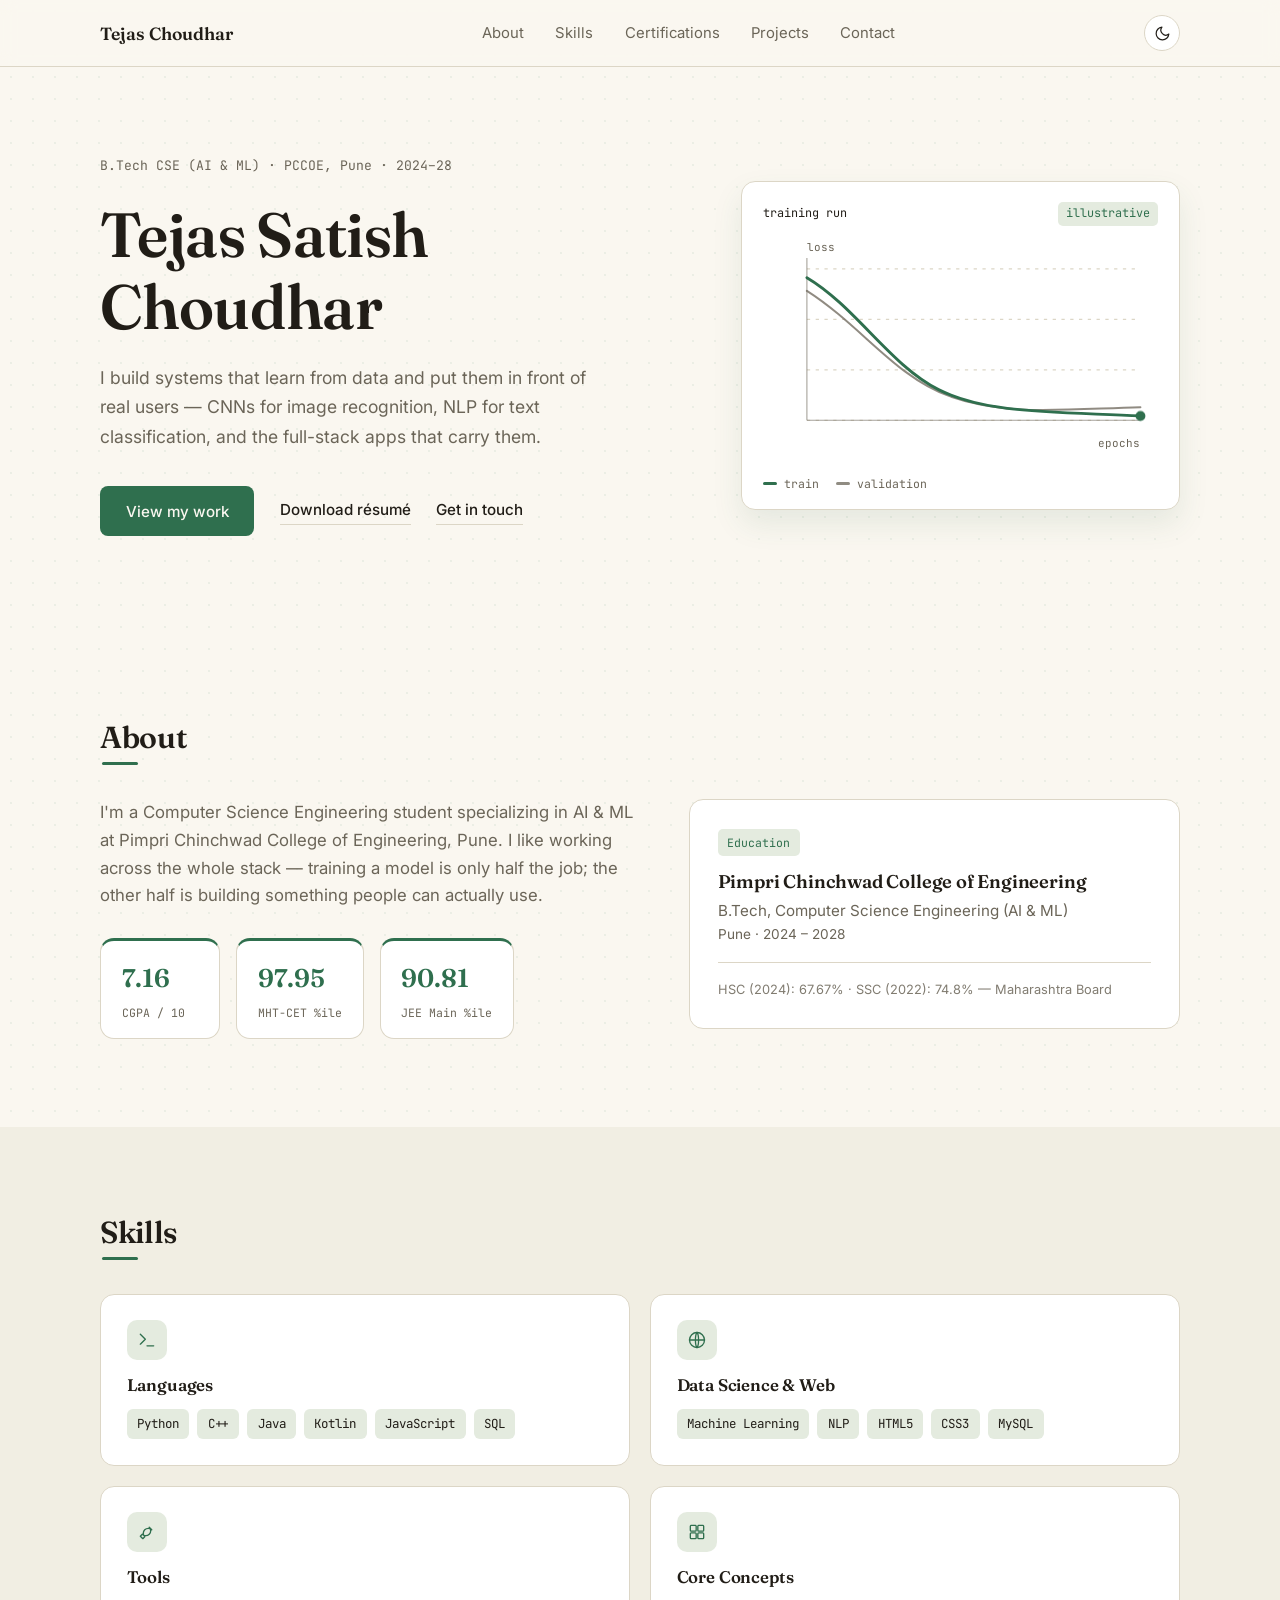
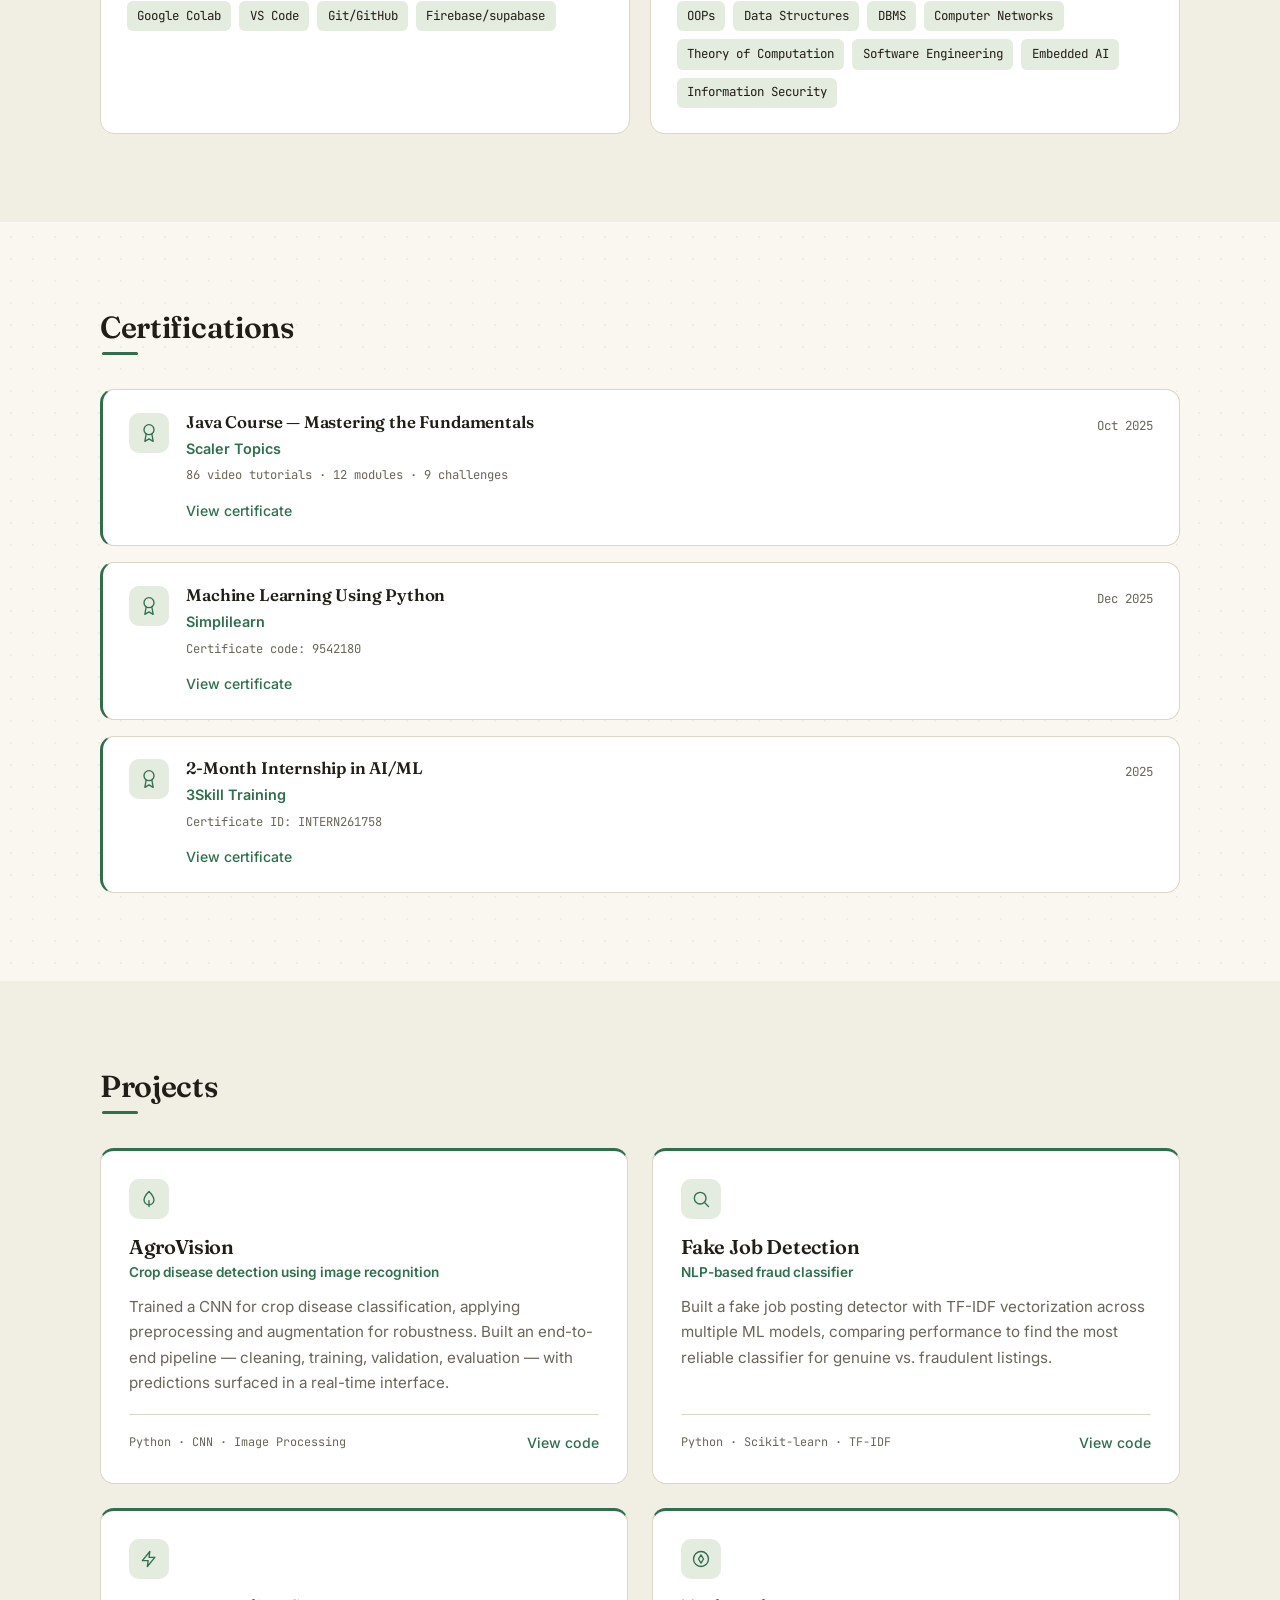
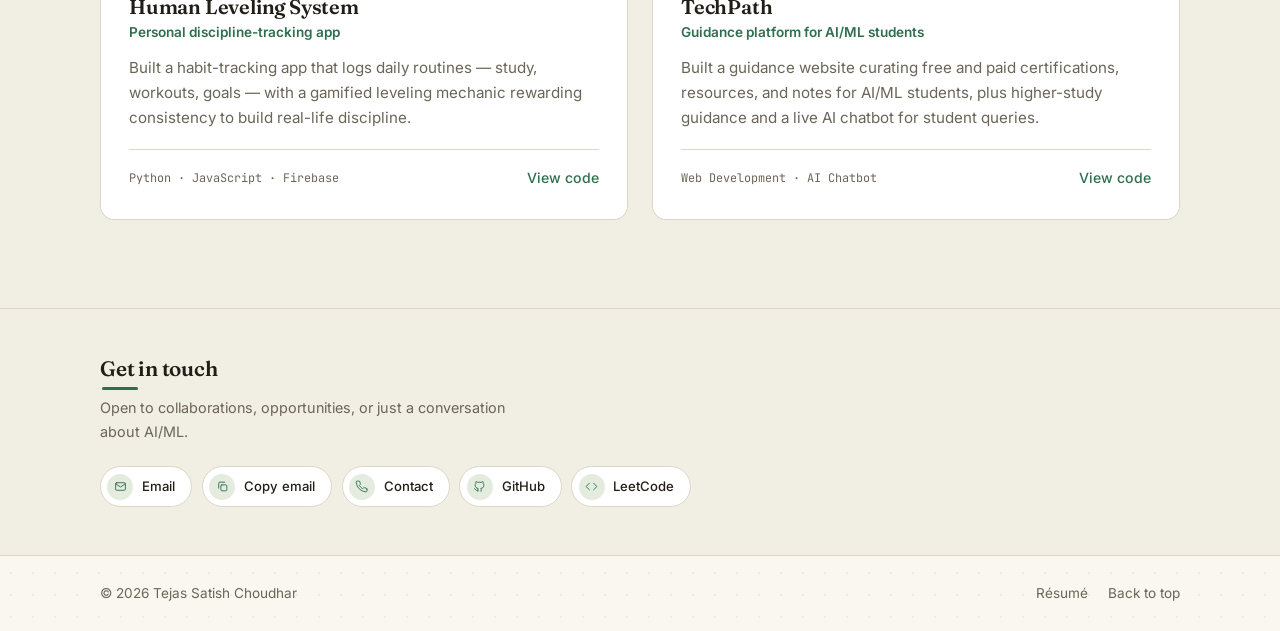
==== commit 06e4a042: "Update Firebase tag to include supabase" ====
--- a/index.html
+++ b/index.html
@@ -178,7 +178,7 @@
             <span class="icon-badge"><svg viewBox="0 0 24 24" fill="none" stroke="currentColor" stroke-width="1.6" stroke-linecap="round" stroke-linejoin="round"><path d="M14.7 6.3a4 4 0 1 1-8.4 8.4L4 17l3 3 2.3-2.3a4 4 0 1 1 8.4-8.4z"></path></svg></span>
             <h3>Tools</h3>
             <div class="tag-row">
-              <span class="tag">Google Colab</span><span class="tag">VS Code</span><span class="tag">Git/GitHub</span><span class="tag">Firebase</span>
+              <span class="tag">Google Colab</span><span class="tag">VS Code</span><span class="tag">Git/GitHub</span><span class="tag">Firebase/supabase</span>
             </div>
           </div>
 
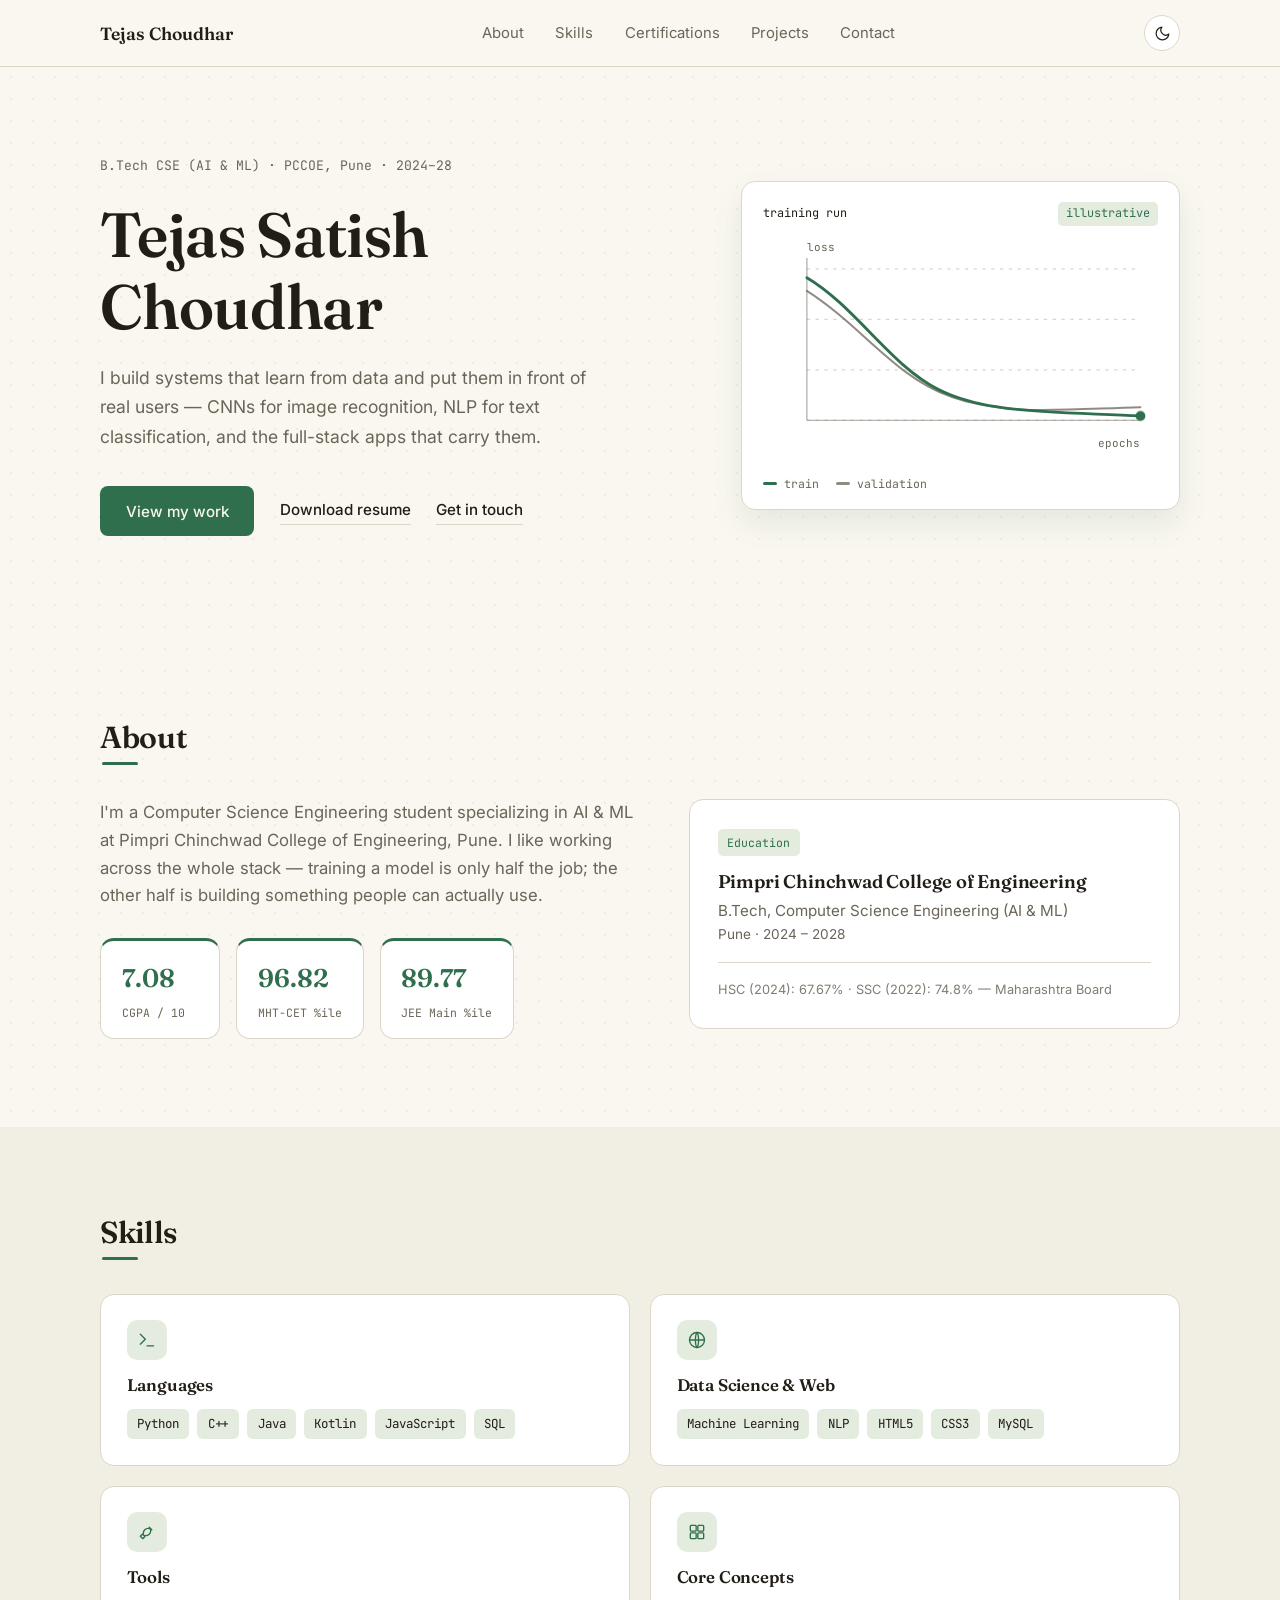
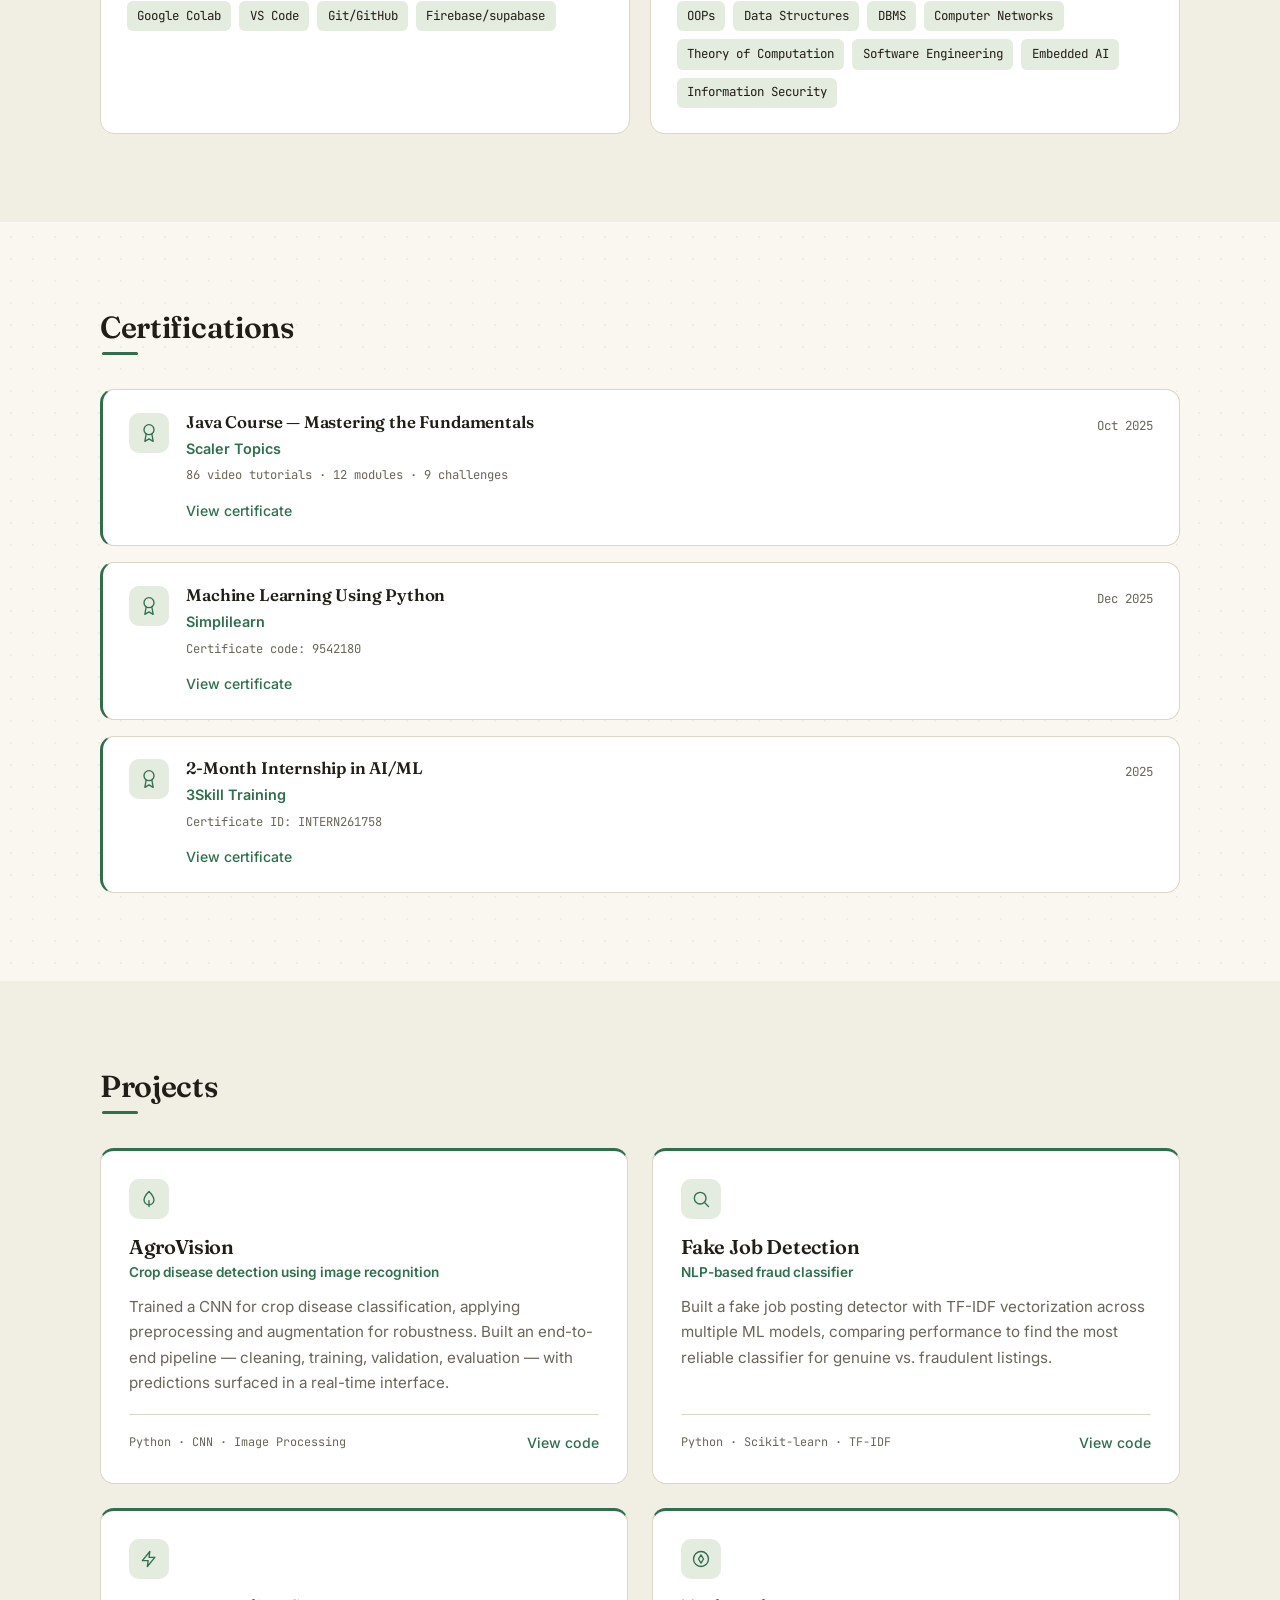
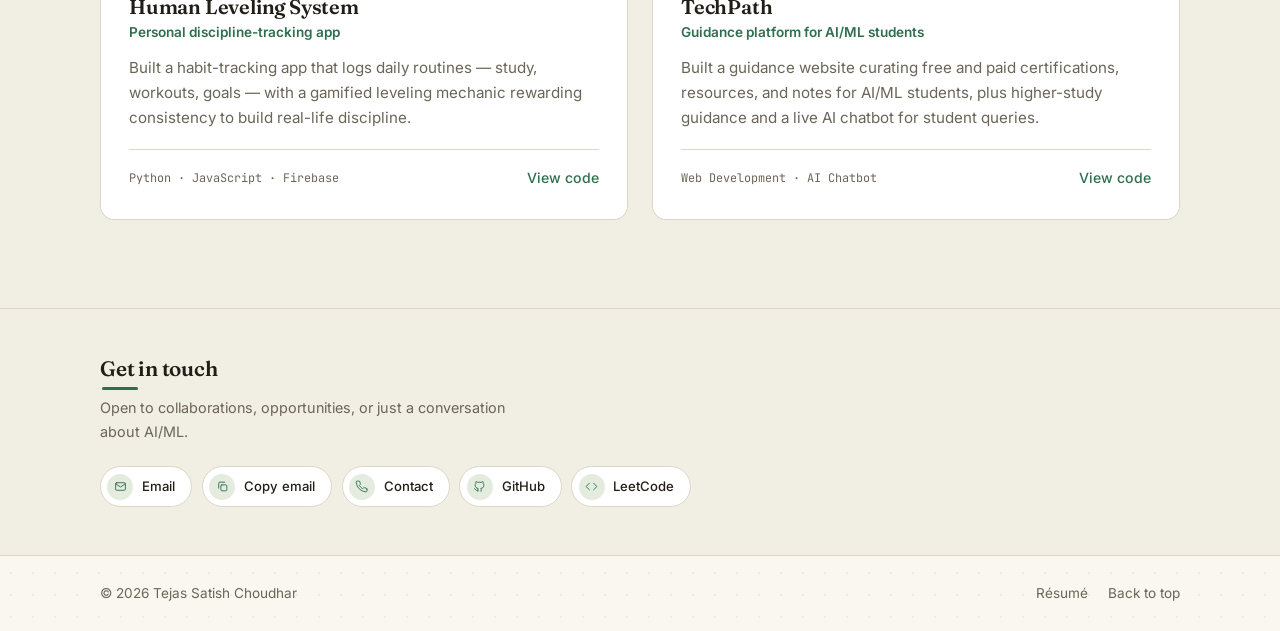
==== commit 7516e66f: "Fix spelling of 'résumé' to 'resume' in index.html" ====
--- a/index.html
+++ b/index.html
@@ -79,7 +79,7 @@
           <p class="hero-tagline rise r3">I build systems that learn from data and put them in front of real users — CNNs for image recognition, NLP for text classification, and the full-stack apps that carry them.</p>
           <div class="hero-actions rise r4">
             <a href="#projects" class="btn-solid">View my work</a>
-            <a href="resume.pdf" class="btn-text" download>Download résumé</a>
+            <a href="resume.pdf" class="btn-text" download>Download resume</a>
             <a href="#contact" class="btn-text">Get in touch</a>
           </div>
         </div>
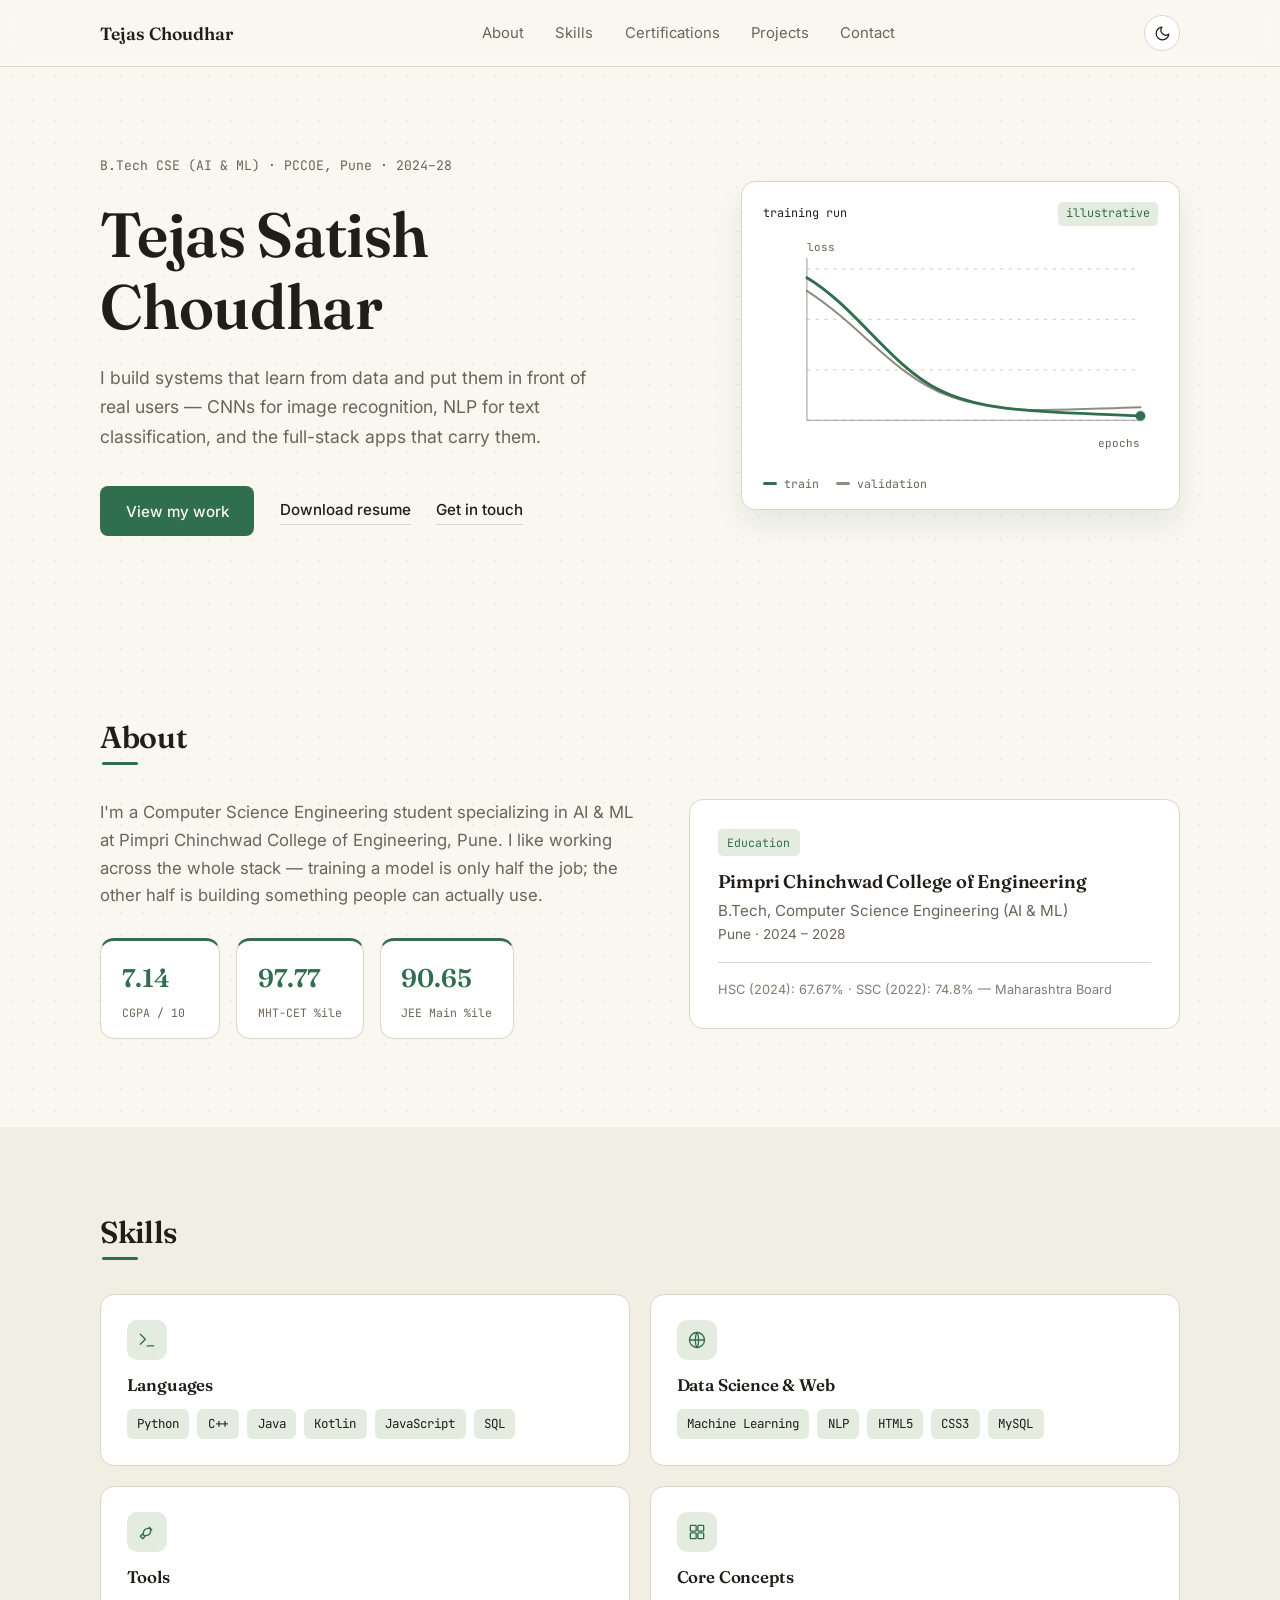
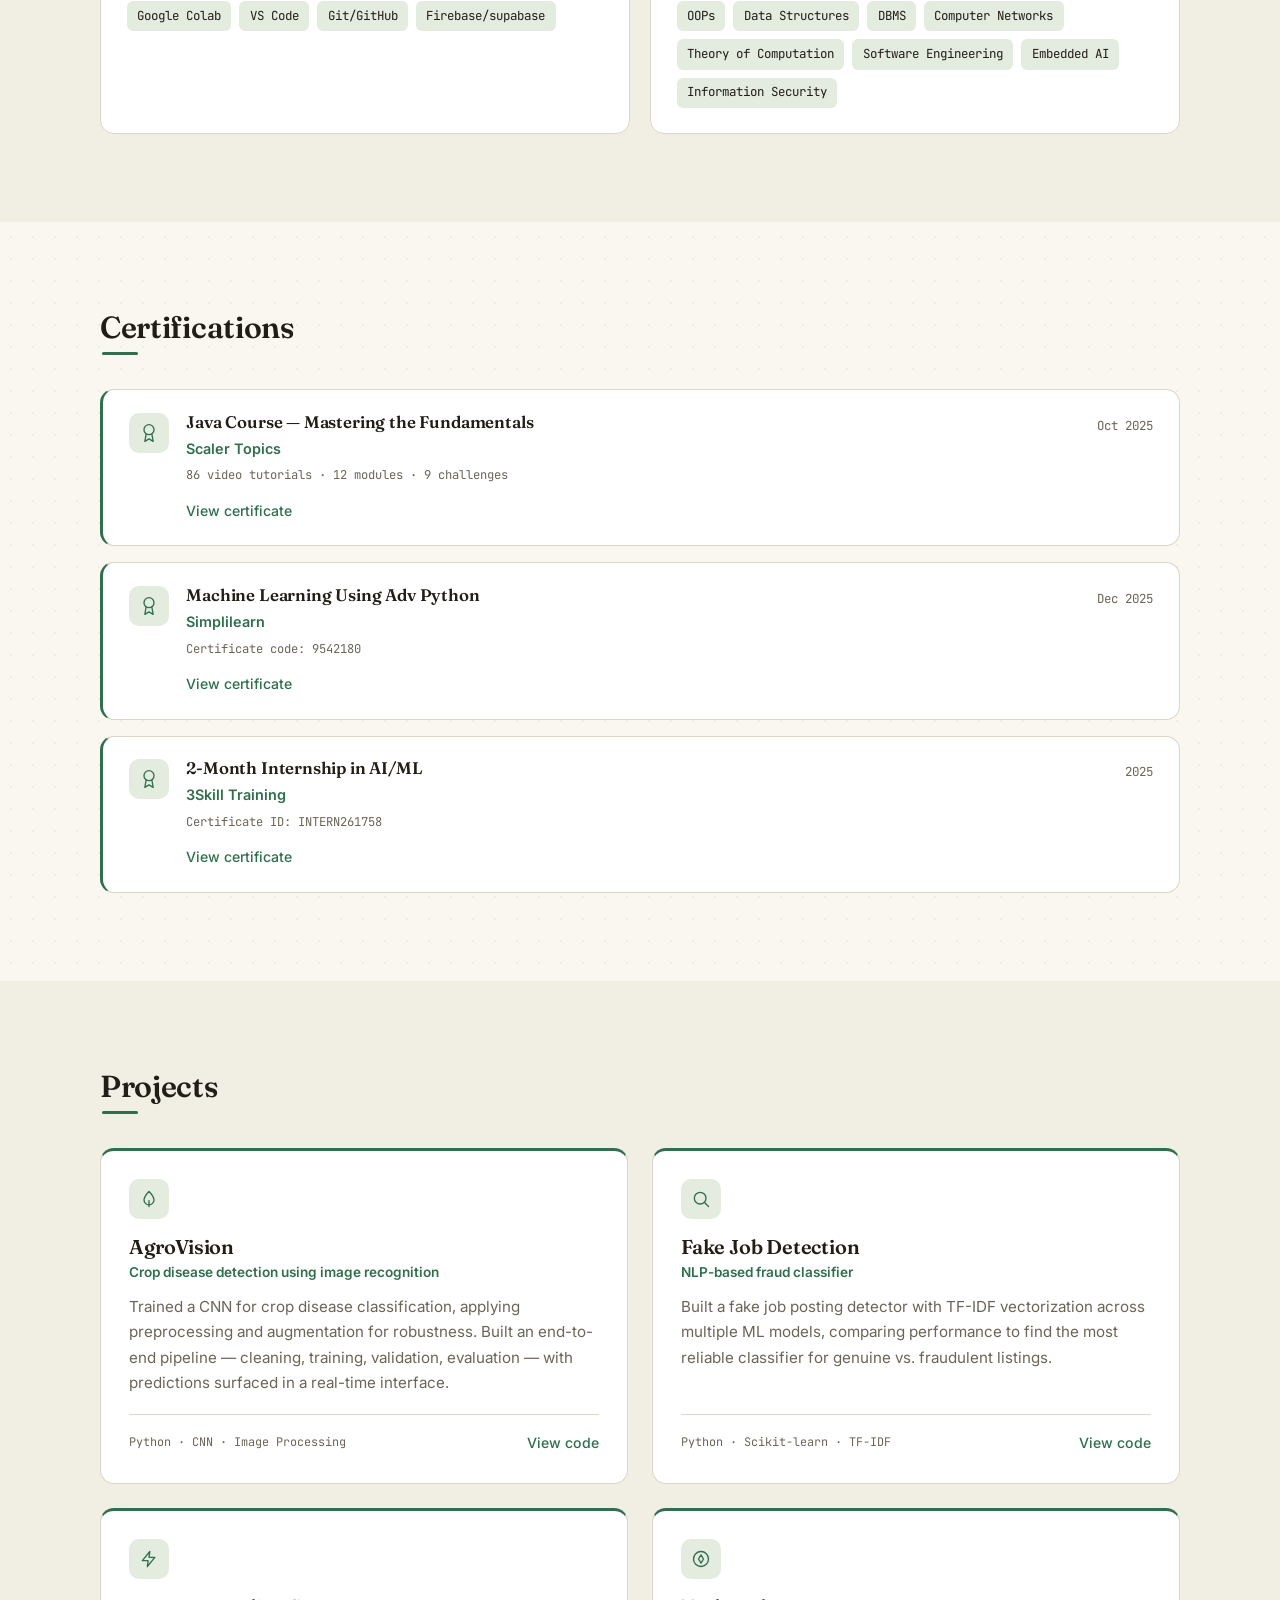
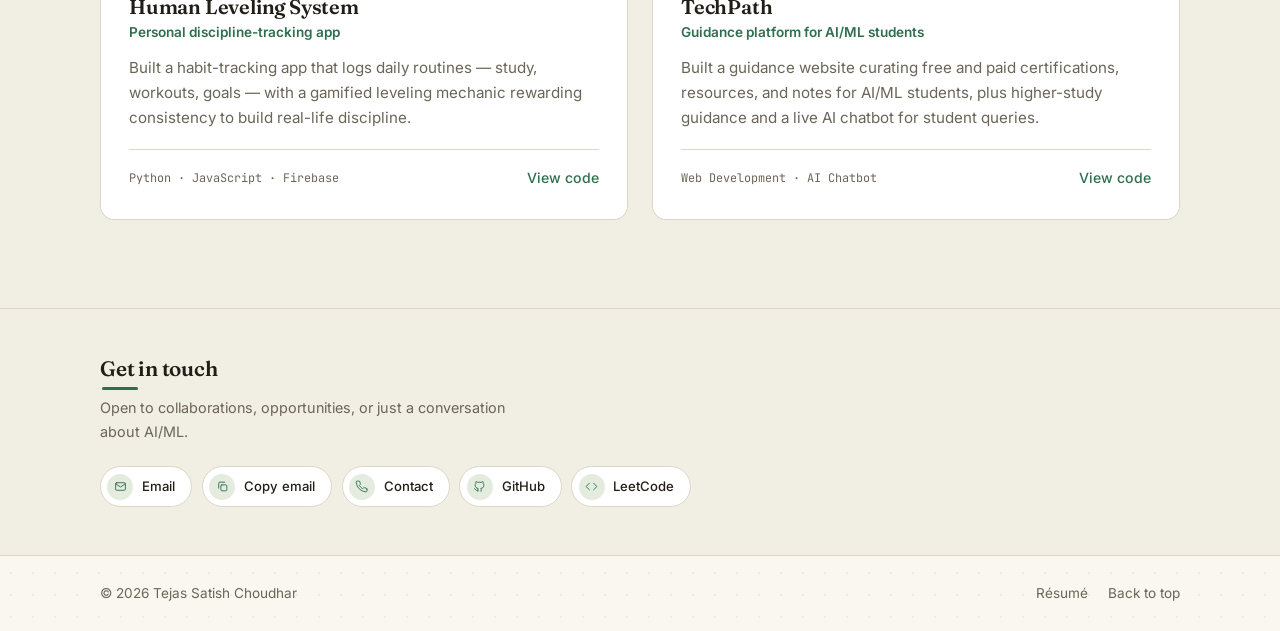
==== commit b8a04e96: "Update index.html" ====
--- a/index.html
+++ b/index.html
@@ -214,7 +214,7 @@
           <article class="card cert-card">
             <span class="icon-badge"><svg viewBox="0 0 24 24" fill="none" stroke="currentColor" stroke-width="1.6" stroke-linecap="round" stroke-linejoin="round"><circle cx="12" cy="8" r="6"></circle><path d="M8.5 13.5 7 22l5-3 5 3-1.5-8.5"></path></svg></span>
             <div class="cert-body">
-              <h3>Machine Learning Using Python</h3>
+              <h3>Machine Learning Using Adv Python</h3>
               <p class="cert-issuer">Simplilearn</p>
               <p class="cert-meta">Certificate code: 9542180</p>
               <a href="cert-ml-simplilearn.pdf" class="text-link" target="_blank" rel="noopener noreferrer">View certificate</a>
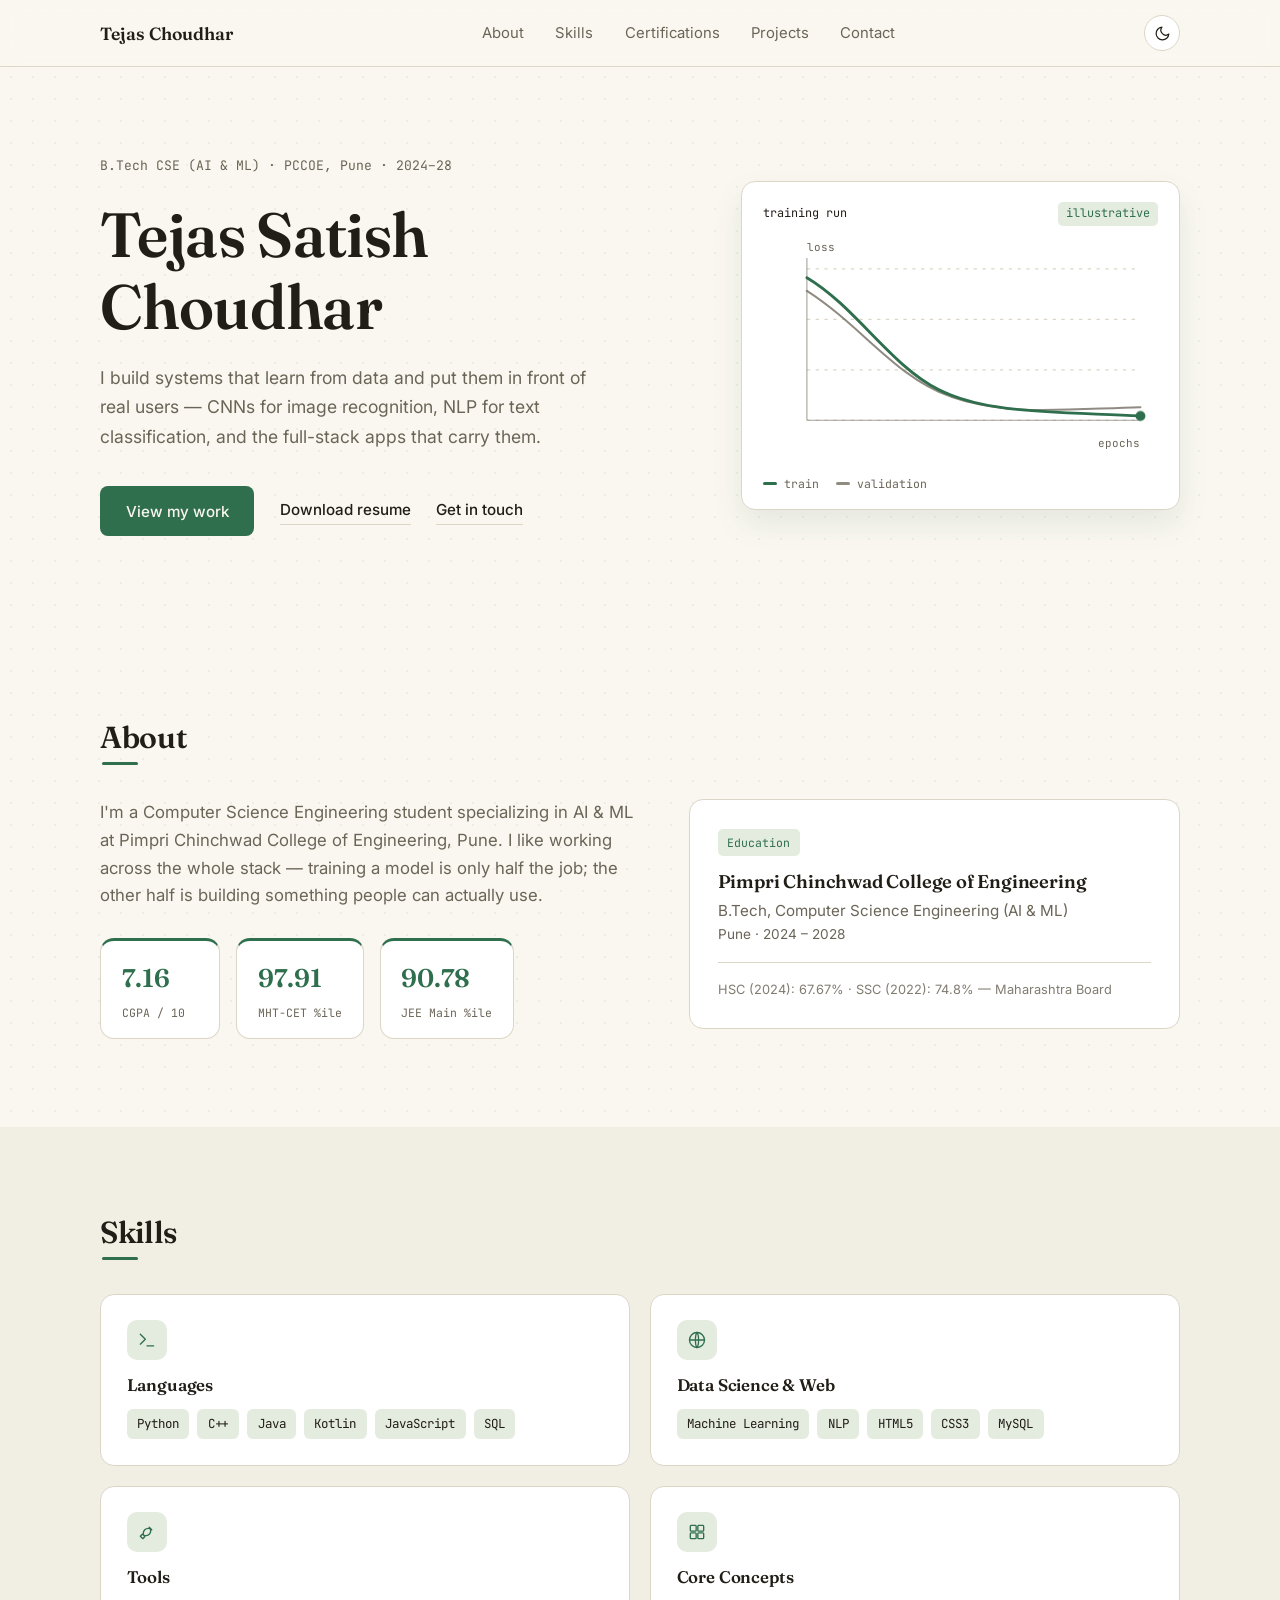
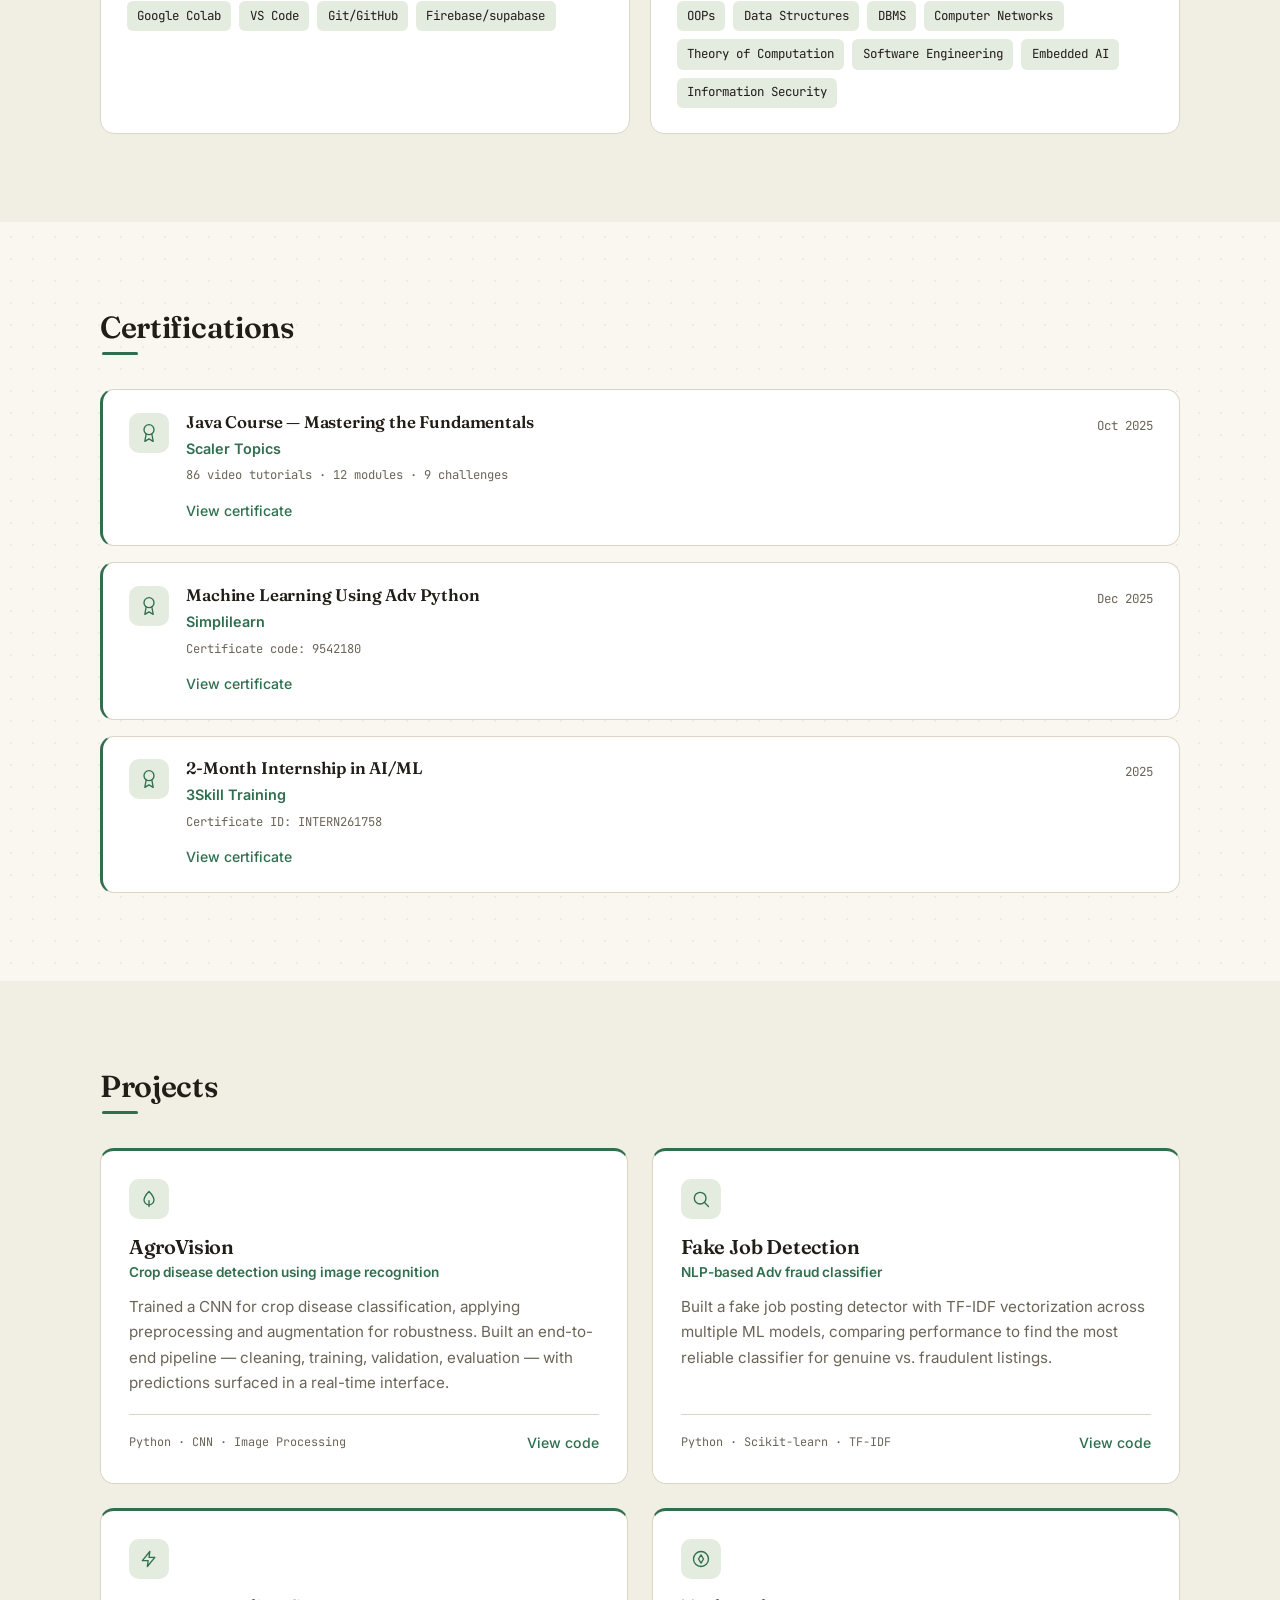
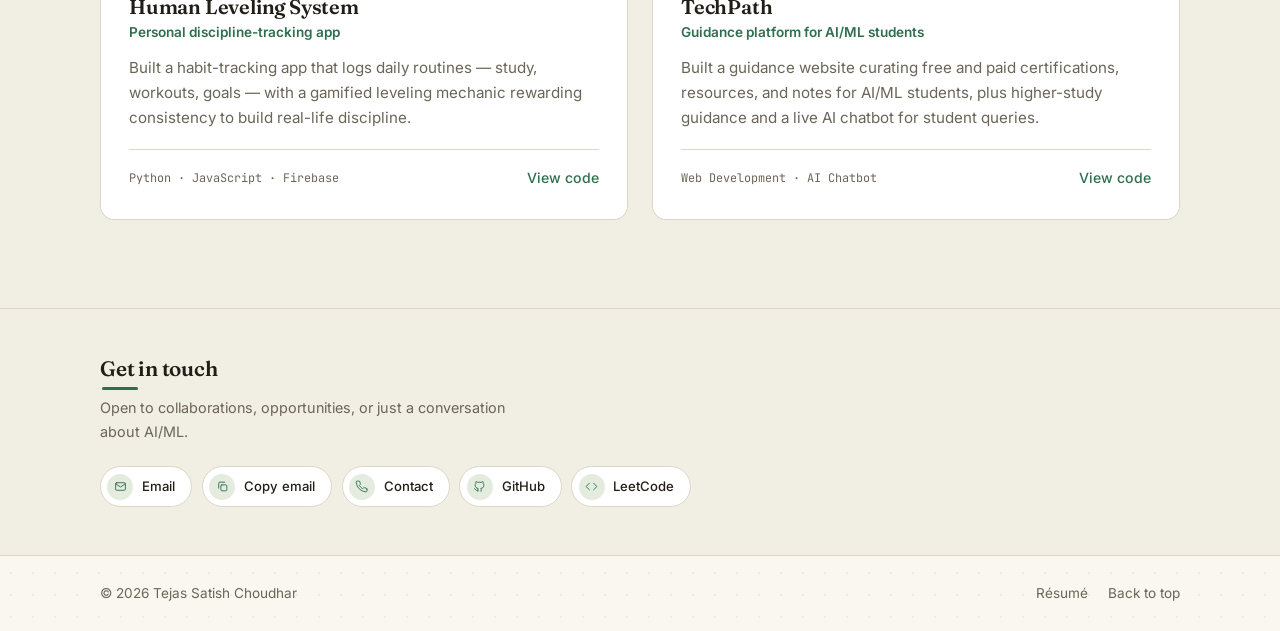
==== commit 3c511355: "Update project description for Fake Job Detection" ====
--- a/index.html
+++ b/index.html
@@ -260,7 +260,7 @@
           <article class="card project-card">
             <span class="icon-badge"><svg viewBox="0 0 24 24" fill="none" stroke="currentColor" stroke-width="1.6" stroke-linecap="round" stroke-linejoin="round"><circle cx="11" cy="11" r="7"></circle><line x1="21" y1="21" x2="16.5" y2="16.5"></line></svg></span>
             <h3>Fake Job Detection</h3>
-            <p class="project-sub">NLP-based fraud classifier</p>
+            <p class="project-sub">NLP-based Adv fraud classifier</p>
             <p class="project-desc">Built a fake job posting detector with TF-IDF vectorization across multiple ML models, comparing performance to find the most reliable classifier for genuine vs. fraudulent listings.</p>
             <div class="project-foot">
               <span class="project-stack">Python · Scikit-learn · TF-IDF</span>
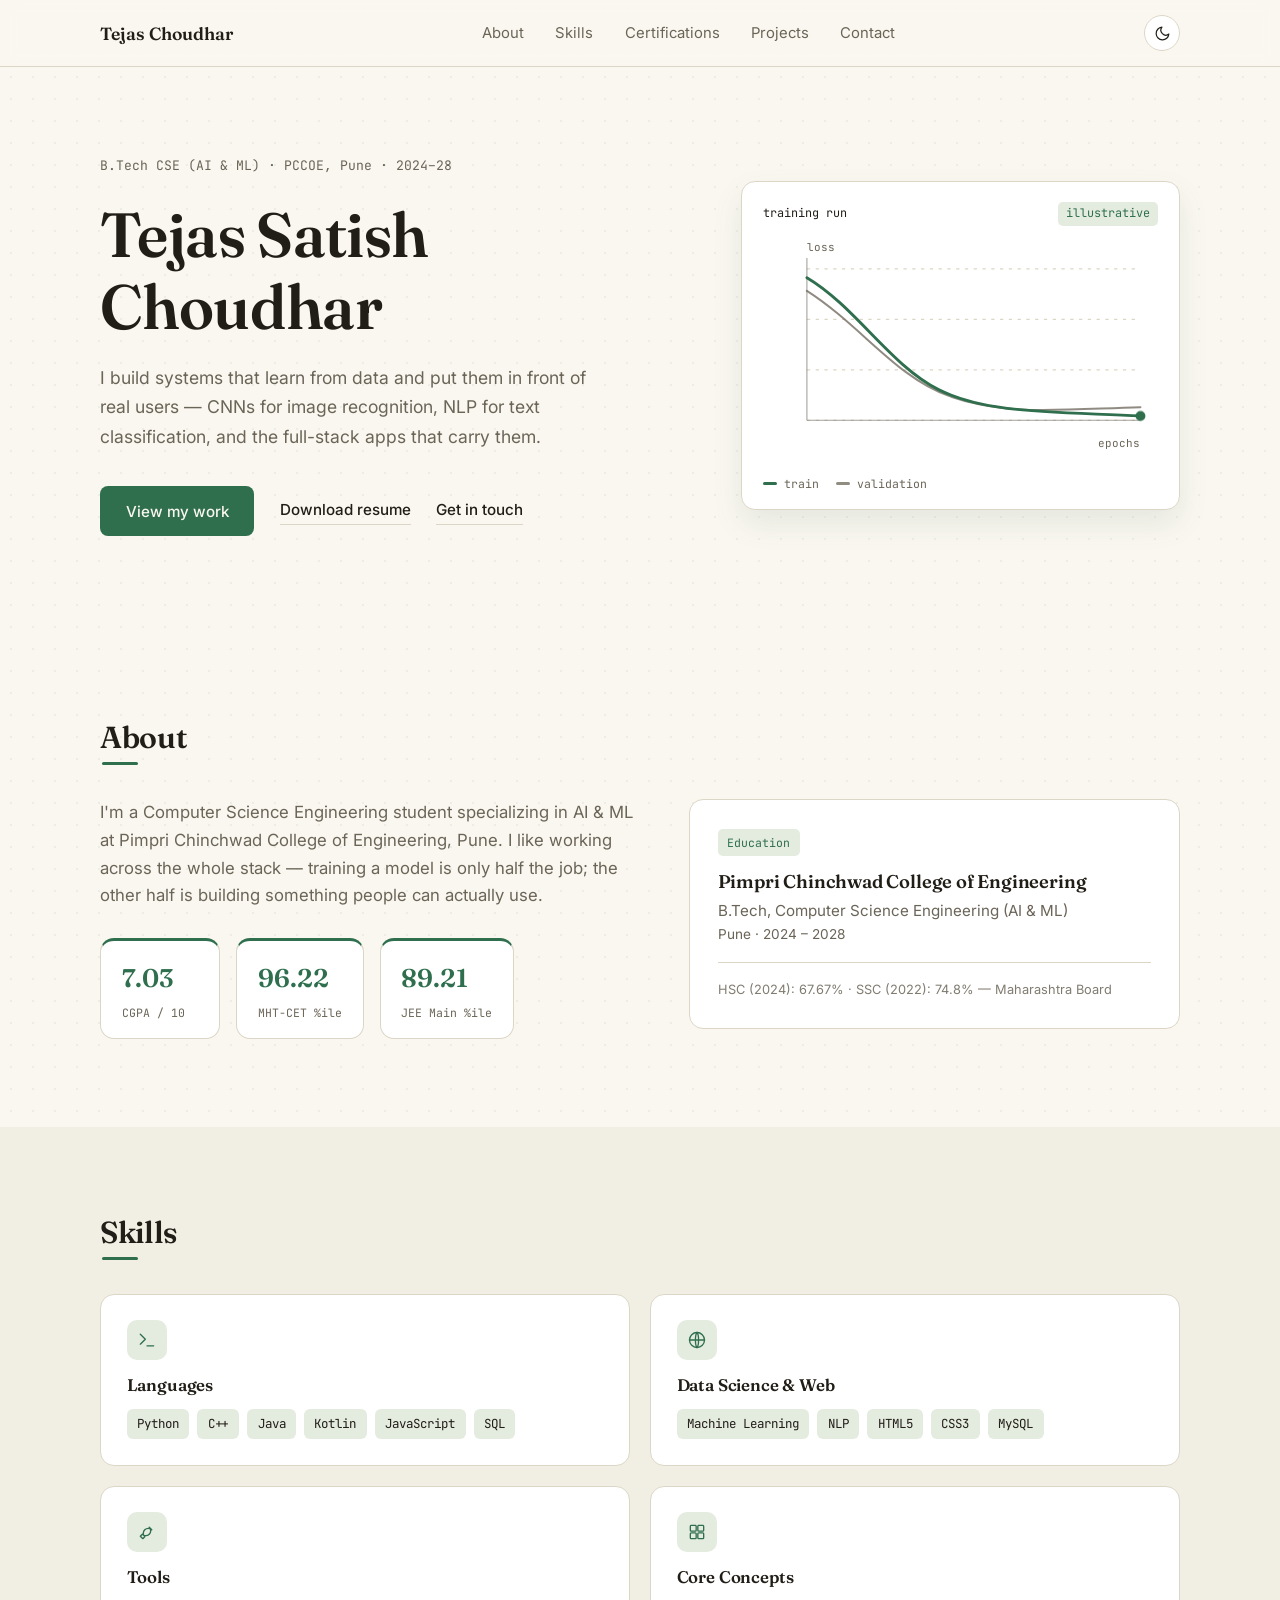
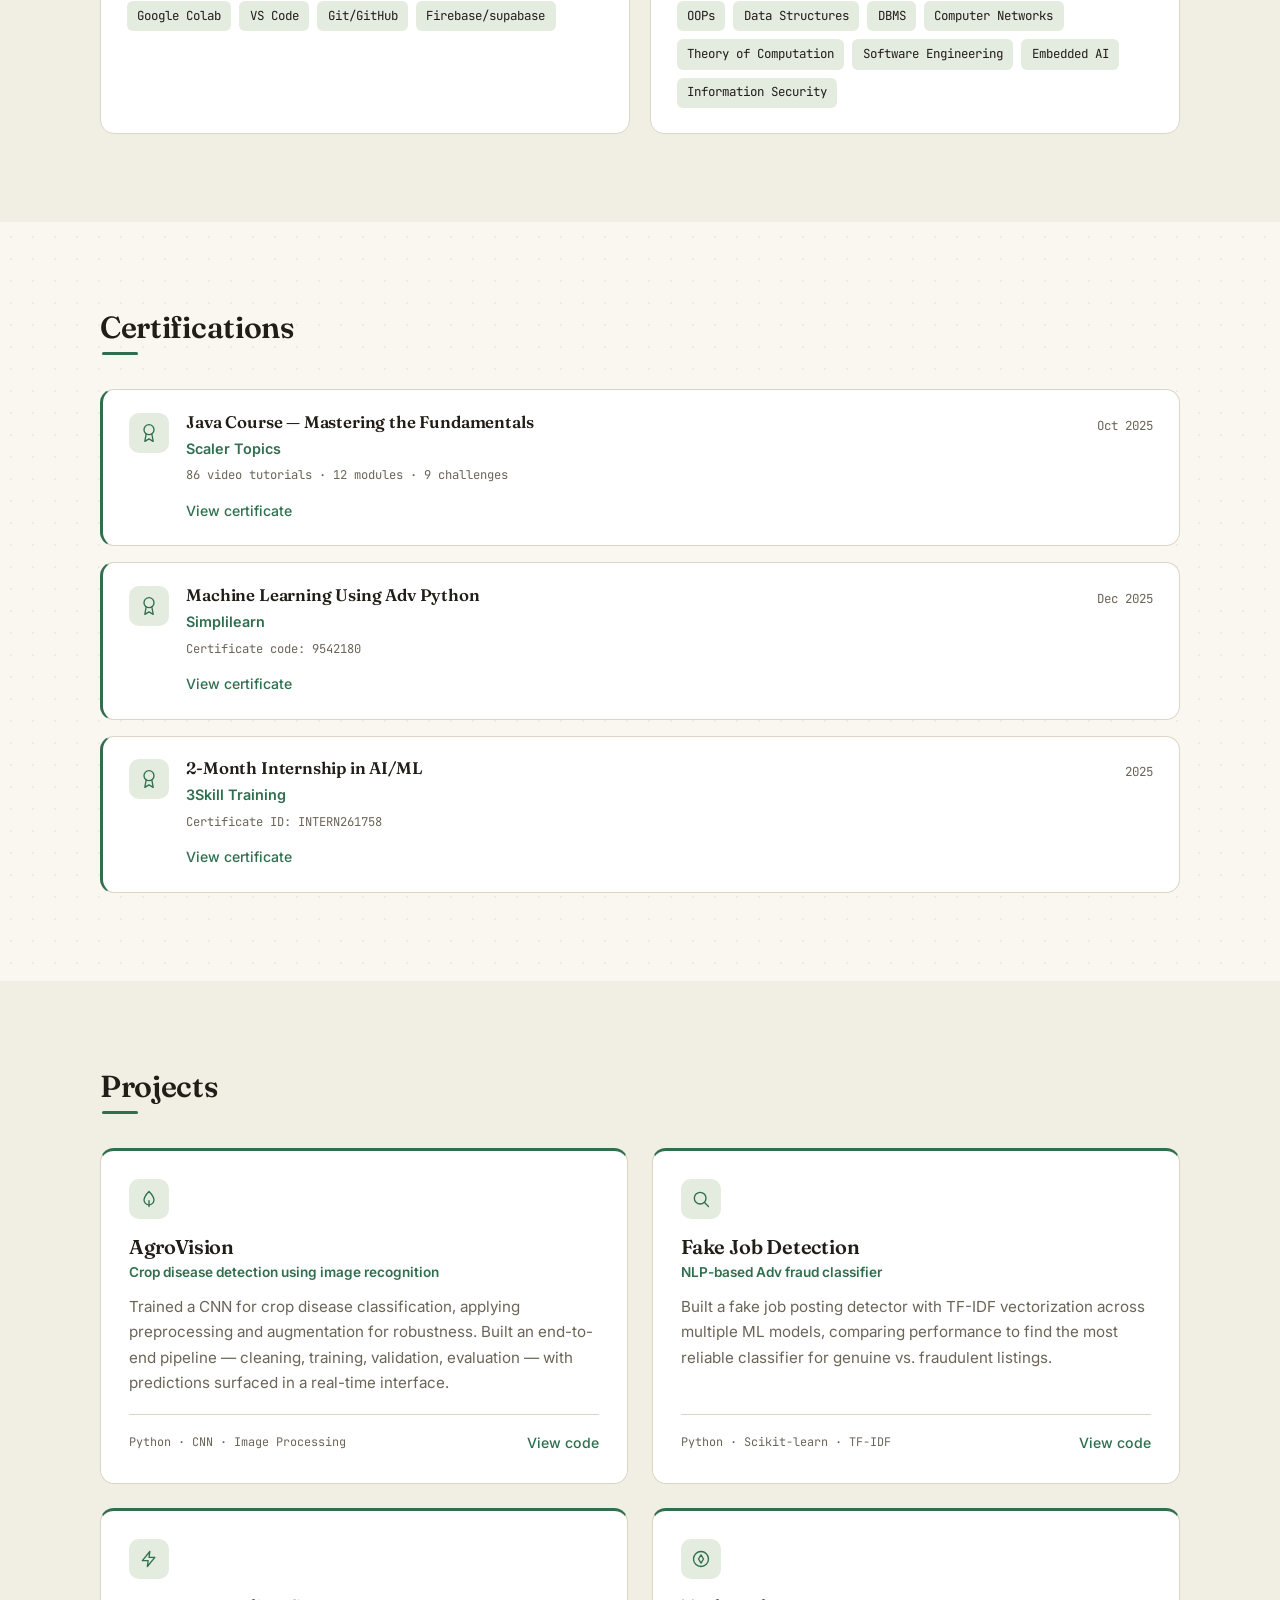
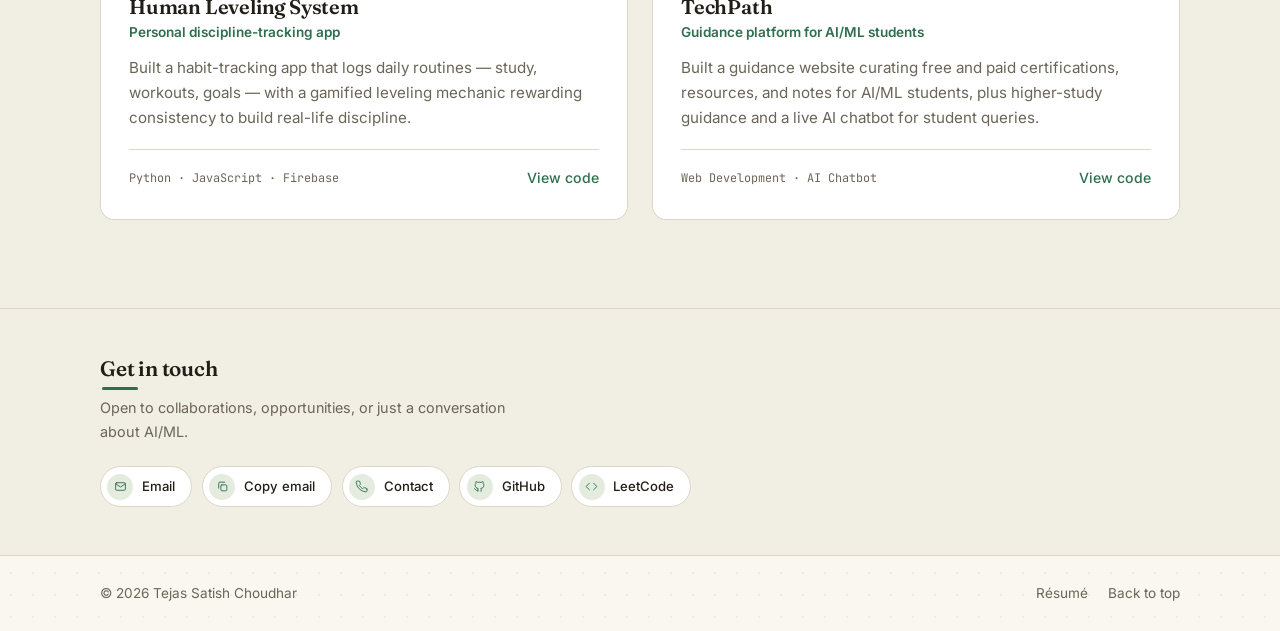
==== commit a455c649: "Update meta description for portfolio page" ====
--- a/index.html
+++ b/index.html
@@ -4,7 +4,7 @@
 <meta charset="UTF-8">
 <meta name="viewport" content="width=device-width, initial-scale=1.0">
 <title>Tejas Choudhar | AI/ML Portfolio</title>
-<meta name="description" content="Tejas Satish Choudhar — AI/ML undergraduate building CNN, NLP, and full-stack applications, from data pipelines to deployed user interfaces.">
+<meta name="description" content="Tejas Satish Choudhar — AI/ML undergraduate building CNN, NLP, and full-stack applications web base, from data pipelines to deployed user interfaces.">
 <meta name="author" content="Tejas Satish Choudhar">
 <meta name="theme-color" content="#FAF7F0">
 
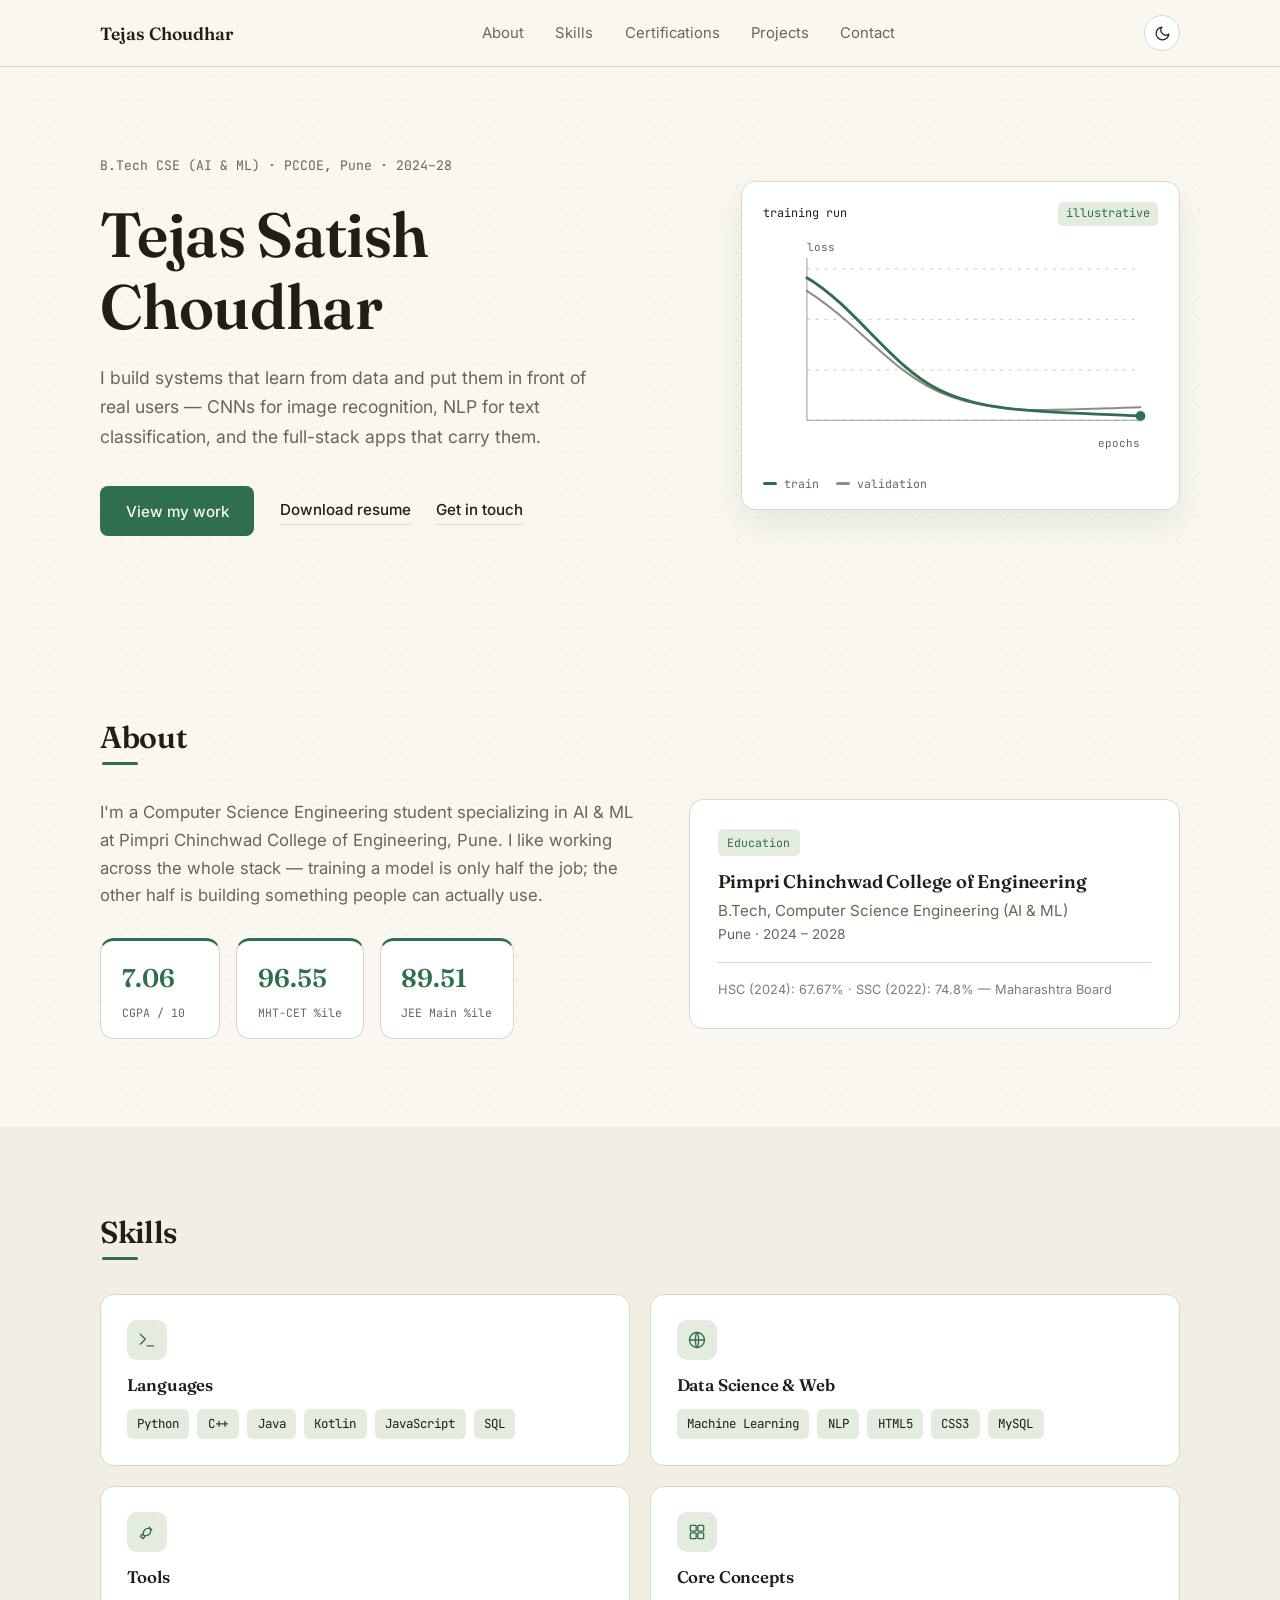
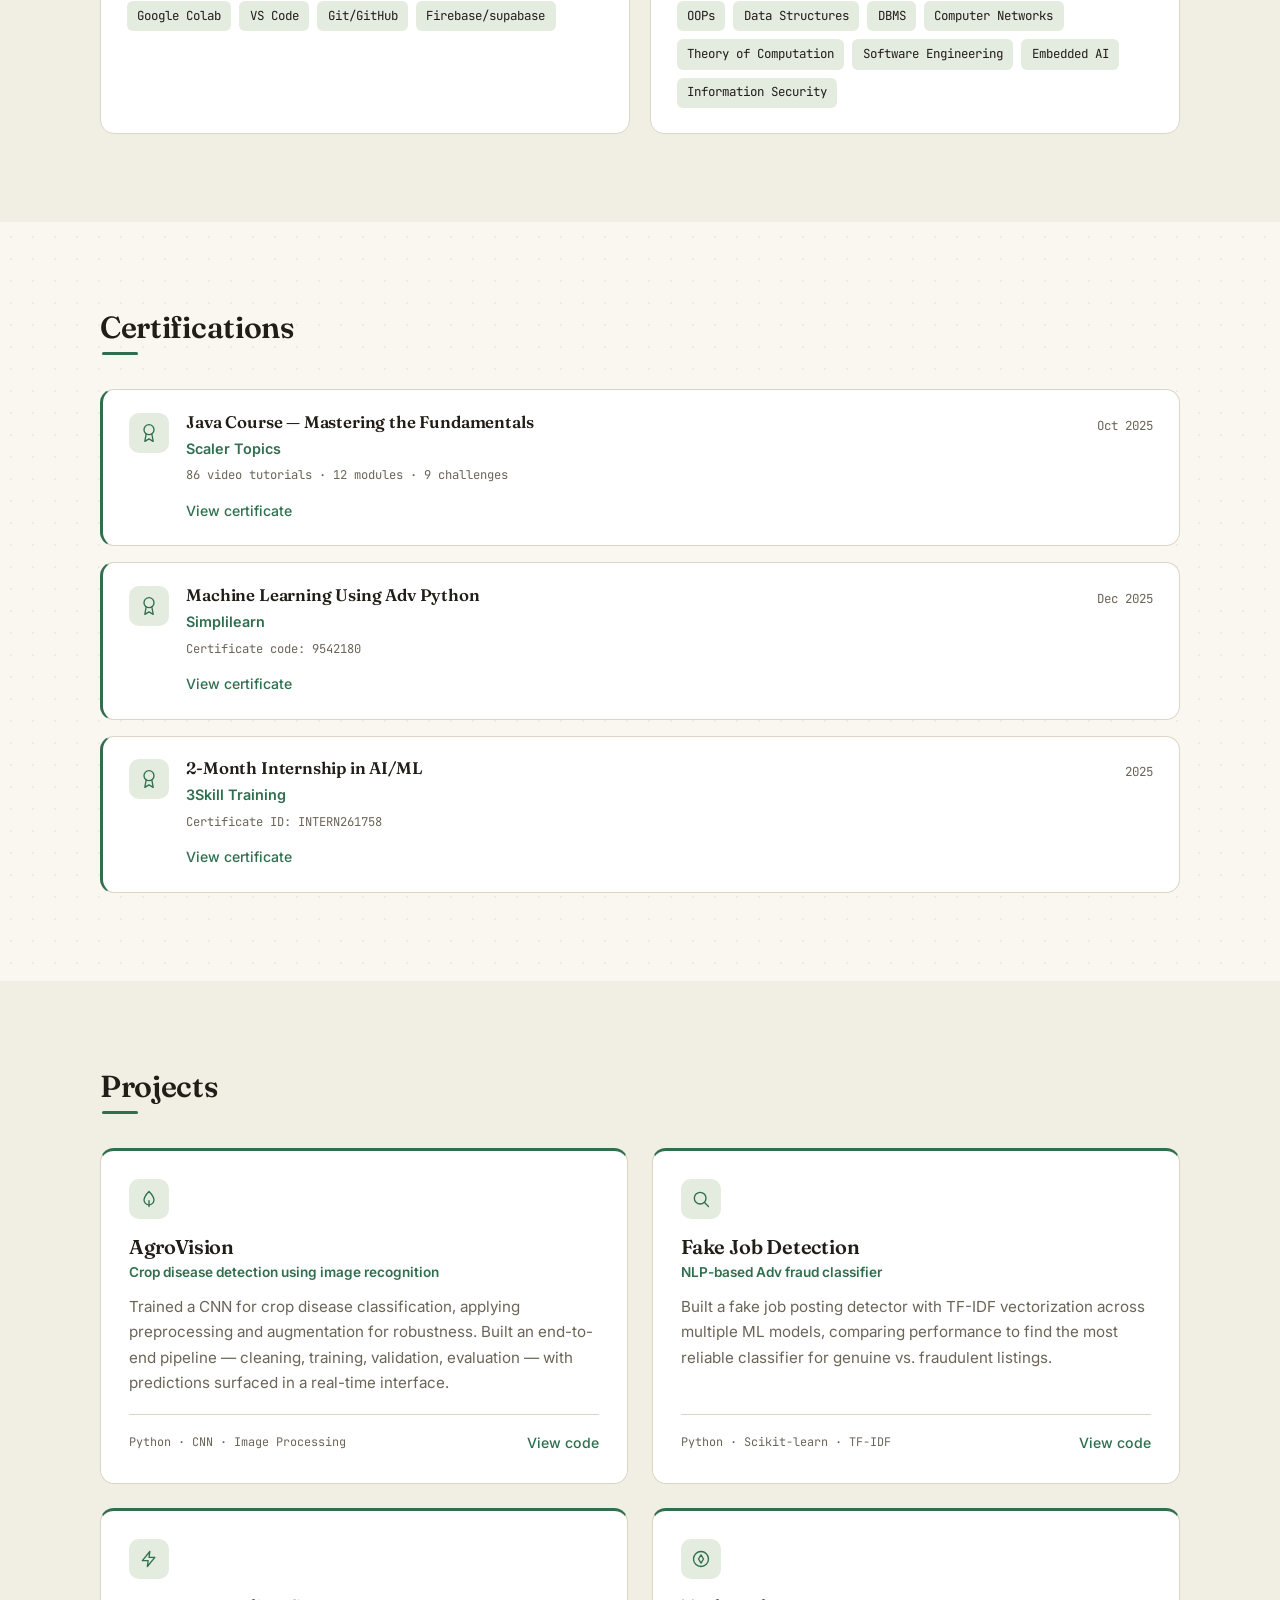
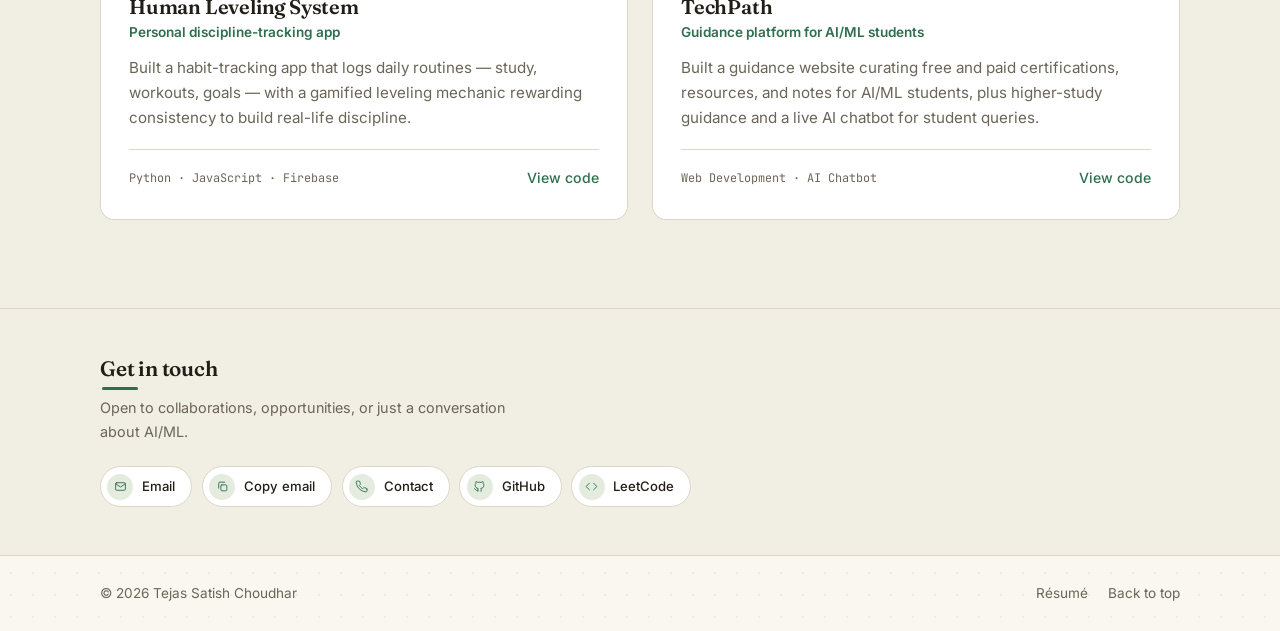
==== commit 5b8cd32b: "Update index.html" ====
--- a/index.html
+++ b/index.html
@@ -358,7 +358,7 @@
 
   <footer class="site-footer">
     <div class="container footer-inner">
-      <p>&copy; <span id="year">2025</span> Tejas Satish Choudhar</p>
+      <p>&copy; <span id="year">2026</span> Tejas Satish Choudhar</p>
       <p class="footer-links"><a href="resume.pdf" download>Résumé</a><a href="#home">Back to top</a></p>
     </div>
   </footer>
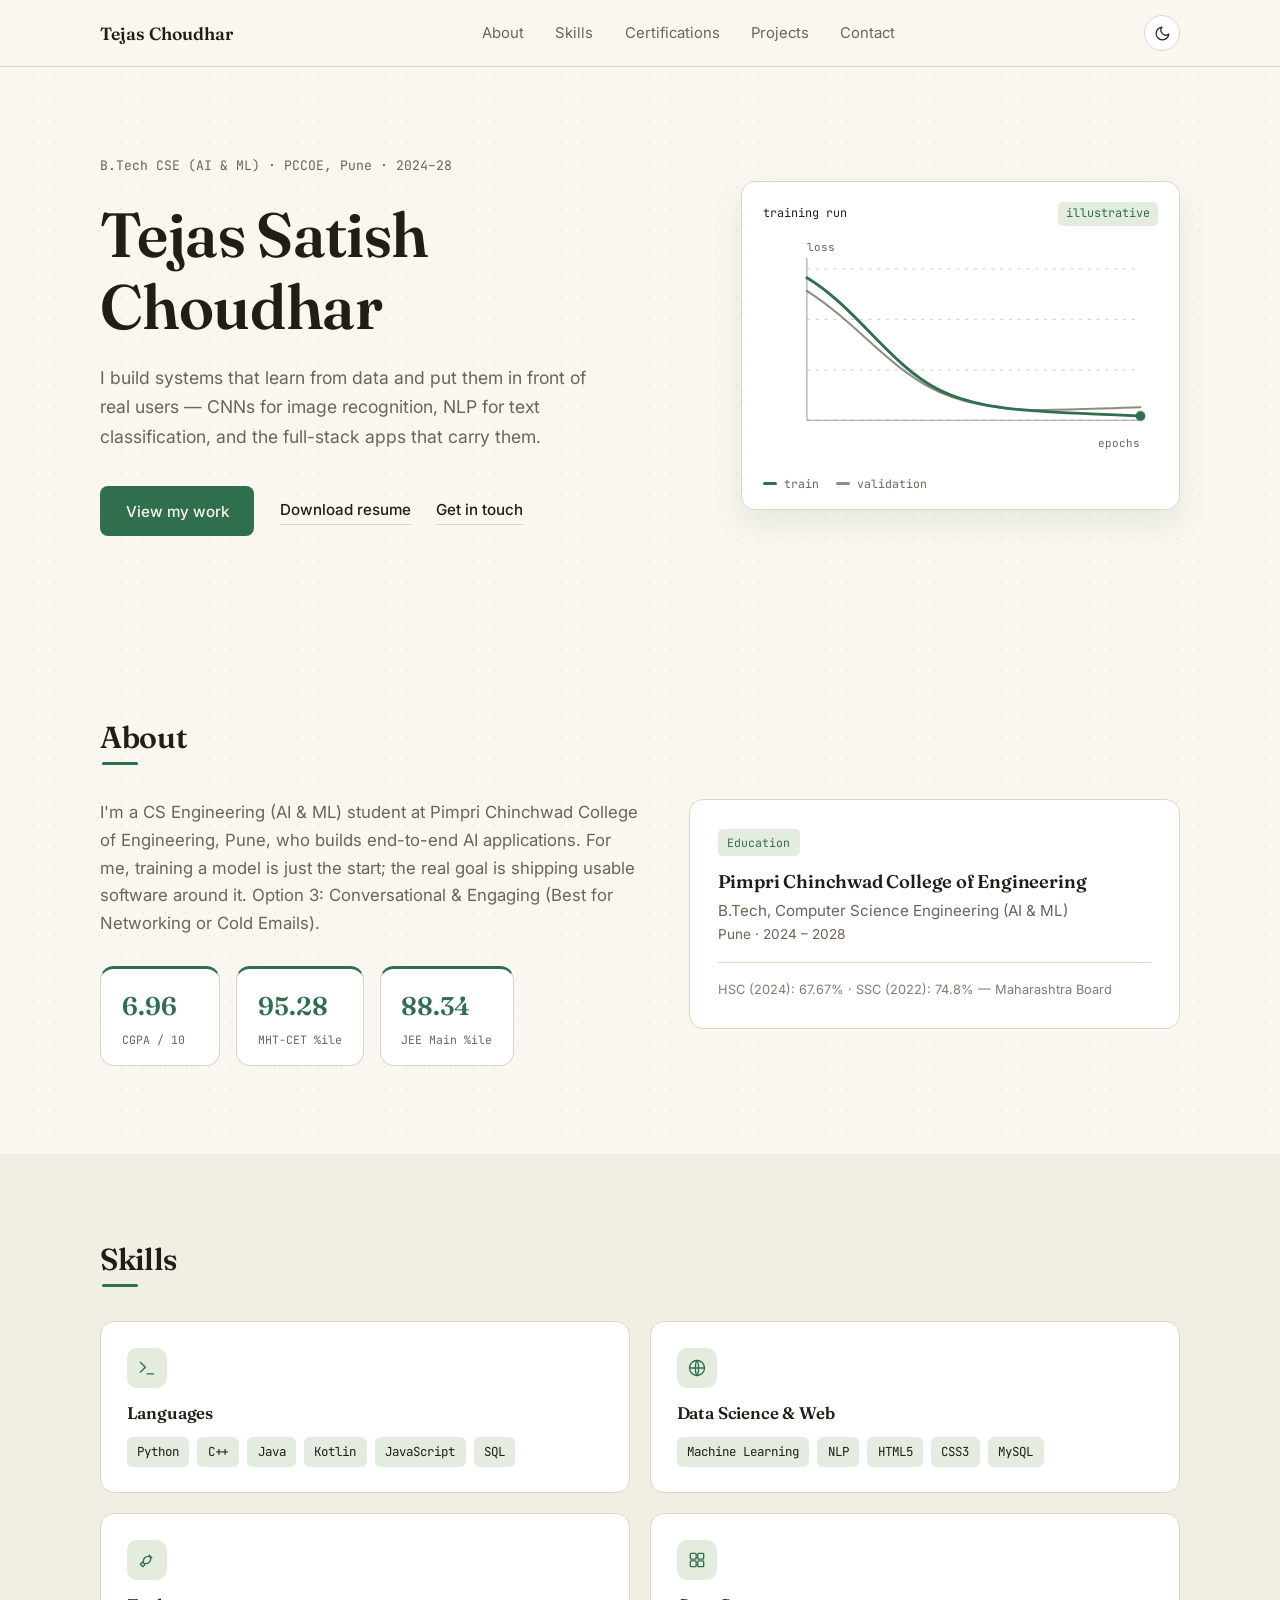
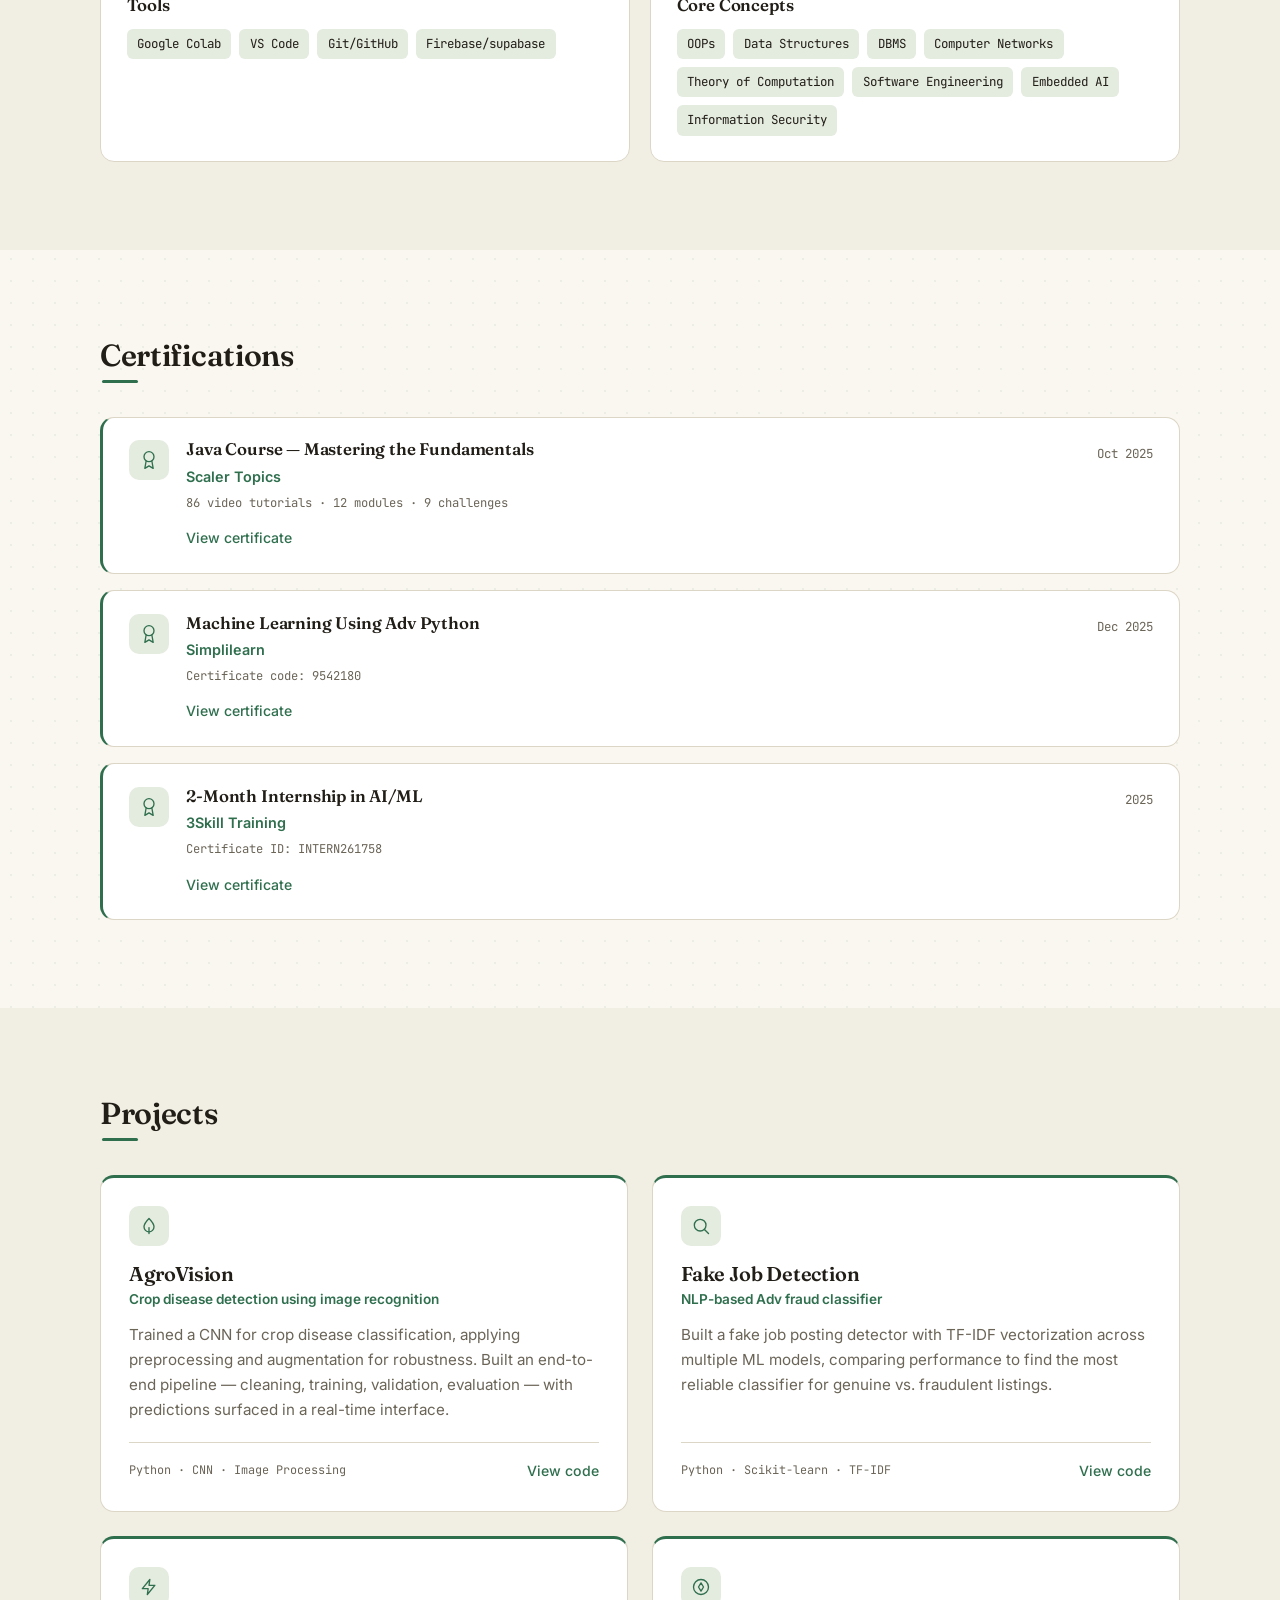
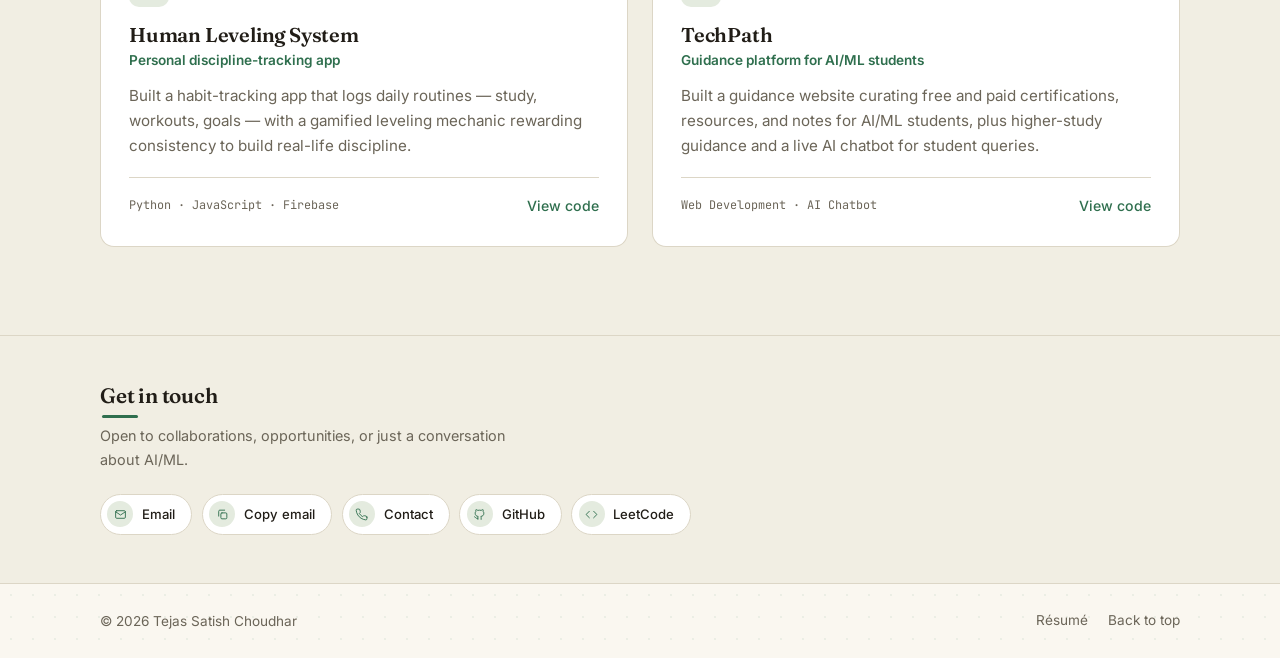
==== commit 0fb1ebc9: "Revise About section description for clarity Updated the description in the About section to reflect" ====
--- a/index.html
+++ b/index.html
@@ -123,7 +123,8 @@
         <h2 class="section-title" id="about-title">About</h2>
         <div class="about-grid">
           <div class="about-text">
-            <p>I'm a Computer Science Engineering student specializing in AI &amp; ML at Pimpri Chinchwad College of Engineering, Pune. I like working across the whole stack — training a model is only half the job; the other half is building something people can actually use.</p>
+            <p>I'm a CS Engineering (AI & ML) student at Pimpri Chinchwad College of Engineering, Pune, who builds end-to-end AI applications. For me, training a model is just the start; the real goal is shipping usable software around it.
+Option 3: Conversational & Engaging (Best for Networking or Cold Emails).</p>
             <div class="stat-row">
               <div class="stat-badge">
                 <span class="stat-num" data-count="7.16">7.16</span>
